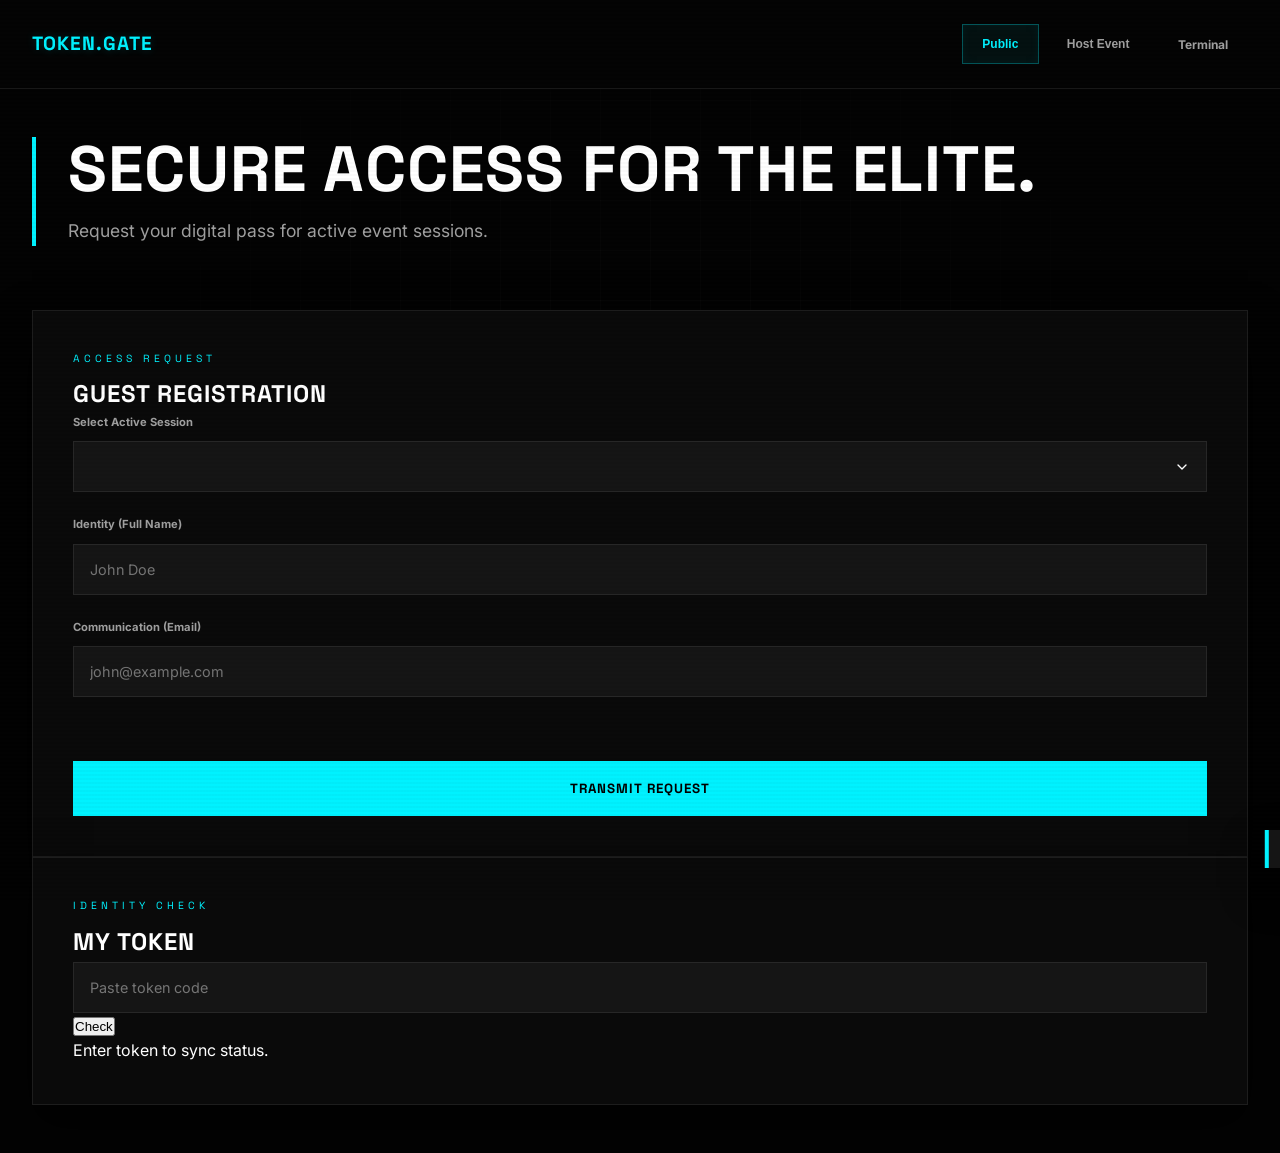
==== index.html @ 90fc1f90 "ui: implement industrial dark mode interface and terminal layouts" ====
<!DOCTYPE html>
<html lang="en">
<head>
  <meta charset="UTF-8">
  <meta name="viewport" content="width=device-width, initial-scale=1.0">
  <title>TOKEN.GATE | Industrial Party Access</title>
  <link rel="preconnect" href="https://fonts.googleapis.com">
  <link rel="preconnect" href="https://fonts.gstatic.com" crossorigin>
  <link href="https://fonts.googleapis.com/css2?family=Inter:wght@300;400;600;800&family=Space+Grotesk:wght@300;500;700&display=swap" rel="stylesheet">
  <link rel="stylesheet" href="/static/app.css">
</head>
<body class="dark-mode">
  <!-- TERMINAL BOOT LOADER -->
  <div id="bootLoader" class="boot-loader">
    <div class="boot-content">
      <div class="loader"></div>
      <p class="terminal-text">SYNCING SYSTEM PROTOCOLS...</p>
    </div>
  </div>

  <div class="grid-overlay"></div>
  
  <nav class="nav-bar">
    <div class="logo">
      <span class="glitch" data-text="TOKEN.GATE">TOKEN.GATE</span>
    </div>
    <div class="nav-actions">
      <button id="viewSwitchUser" class="nav-btn active">Public</button>
      <button id="viewSwitchHost" class="nav-btn">Host Event</button>
      <a href="/admin" class="nav-btn" style="text-decoration: none;">Terminal</a>
    </div>
  </nav>

  <div class="container">
    <!-- PUBLIC USER SECTION -->
    <section id="userSection" class="view-section active">
      <header class="view-header">
        <h1 class="reveal-text">Secure access for the elite.</h1>
        <p class="fade-in">Request your digital pass for active event sessions.</p>
      </header>

      <div class="card-grid">
        <article class="panel main-panel fade-up">
          <div class="panel-header">
            <span class="kicker">Access Request</span>
            <h2>Guest Registration</h2>
          </div>
          <form id="requestForm" class="industrial-form">
            <div class="form-group">
              <label for="reqEvent">Select Active Session</label>
              <select id="reqEvent" name="event_id" required>
                <option value="" disabled selected>Loading sessions...</option>
              </select>
            </div>
            <div class="form-group">
              <label for="reqName">Identity (Full Name)</label>
              <input type="text" id="reqName" name="name" placeholder="John Doe" required>
            </div>
            <div class="form-group">
              <label for="reqEmail">Communication (Email)</label>
              <input type="email" id="reqEmail" name="email" placeholder="john@example.com" required>
            </div>
            <div id="dynamicFieldsContainer" class="industrial-form" style="gap:1rem; margin-bottom:1rem;">
              <!-- Dynamically populated based on event selection -->
            </div>
            <button type="submit" class="btn-primary">
              <span class="btn-text">Transmit Request</span>
              <div class="loader hidden"></div>
            </button>
          </form>
        </article>

        <aside class="panel side-panel fade-up" style="animation-delay: 0.2s;">
          <div class="panel-header">
            <span class="kicker">Identity Check</span>
            <h2>My Token</h2>
          </div>
          <div class="status-search">
            <input type="text" id="statusToken" placeholder="Paste token code">
            <button id="checkStatusBtn" class="btn-secondary">Check</button>
          </div>
          <div id="statusResult" class="status-card empty">
            <p>Enter token to sync status.</p>
          </div>
        </aside>
      </div>
    </section>

    <!-- HOST REGISTRATION SECTION -->
    <section id="hostSection" class="view-section">
      <div class="view-header">
        <span class="kicker">Session Management</span>
        <h1>Establish.</h1>
        <p>Register as a Session Manager to authorize and monitor identity transmissions.</p>
      </div>

      <div class="panel max-width-panel fade-up" style="max-width: 600px; margin: 0 auto;">
        <div class="panel-header">
          <span class="kicker">Protocol Setup</span>
          <h2>Initialize Event</h2>
        </div>
        <form id="hostForm" class="industrial-form">
          <div class="form-group">
            <label for="hostName">Manager Identity</label>
            <input type="text" id="hostName" name="manager_name" placeholder="Full Legal Identity" required>
          </div>
          <div class="form-group">
            <label for="hostEmail">Notification Channel (Email)</label>
            <input type="email" id="hostEmail" name="email" placeholder="manager@access.gate" required>
          </div>
          <div class="form-group">
            <label for="hostEventName">Session Name</label>
            <input type="text" id="hostEventName" name="event_name" placeholder="E.g. Neon Horizon, Private Gala" required>
          </div>
          <div class="form-group">
            <label for="hostPass">Security Key</label>
            <input type="password" id="hostPass" name="password" placeholder="Terminal Access Password" required>
          </div>
          
          <div class="form-group" style="margin-top:1rem; border-top:1px solid var(--border); padding-top:1rem;">
            <label>Registration Form Customization</label>
            <p class="dim-text" style="font-size:0.7rem; margin-bottom:1rem;">Add extra fields like Gender, Meal Preference, or Student/Teacher status.</p>
            <div id="fieldBuilderList" style="display:flex; flex-direction:column; gap:0.8rem;">
              <!-- Field rows will go here -->
            </div>
            <button type="button" id="addFieldBtn" class="btn-outline" style="margin-top:1rem; width:100%; border-style:dashed;">+ ADD CUSTOM FIELD</button>
          </div>

          <button type="submit" class="btn-primary" style="margin-top:1rem;">
            <span>START SESSION</span>
            <div class="loader hidden"></div>
          </button>
        </form>
      </div>
    </section>

    <!-- SUCCESS MODAL -->
    <dialog id="successModal" class="modal industrial-modal">
        <!-- Content same as before -->
        <div class="modal-content success-content">
            <div class="modal-header">
                <span class="kicker">Session Encrypted</span>
                <h2>Registration Complete</h2>
            </div>
            <div class="success-body">
                <p>Your event session has been established. Record your credentials immediately.</p>
                <div class="data-reveal">
                    <label>EVENT ID</label>
                    <div class="id-container">
                        <code id="displayEventId">EVT-XXXX-XXXX</code>
                        <button id="copyEventId" class="btn-icon">
                            <svg viewBox="0 0 24 24" width="20" height="20"><path fill="currentColor" d="M16 1H4c-1.1 0-2 .9-2 2v14h2V3h12V1zm3 4H8c-1.1 0-2 .9-2 2v14c0 1.1.9 2 2 2h11c1.1 0 2-.9 2-2V7c0-1.1-.9-2-2-2zm0 16H8V7h11v14z"/></svg>
                        </button>
                    </div>
                </div>
                <p class="warning-text">Failure to record this ID will result in loss of terminal access.</p>
            </div>
            <div class="modal-actions">
                <button id="closeSuccessBtn" class="btn-primary">Go to Terminal</button>
            </div>
        </div>
    </dialog>

  <!-- QR MODAL -->
  <dialog id="qrDialog" class="modal industrial-modal">
    <div class="modal-content">
      <button class="close-modal">&times;</button>
      <div class="modal-header">
        <span class="kicker">Pass Verification</span>
        <h2 id="modalName">IDENTITY</h2>
      </div>
      <div class="qr-display">
        <div class="qr-frame">
          <img id="modalQr" src="" alt="QR Code">
        </div>
        <div class="token-info">
          <code id="modalToken">TOKEN-ID</code>
          <p id="modalExpiry" class="dim-text">Valid Until: --/--</p>
        </div>
      </div>
      <div class="modal-actions">
        <button id="copyTokenBtn" class="btn-secondary">Copy ID</button>
        <a id="downloadQrBtn" href="" download="token_gate_pass.png" class="btn-primary">Download PNG</a>
      </div>
    </div>
  </dialog>

  <!-- CONFIRMATION MODAL -->
  <dialog id="confirmModal" class="modal industrial-modal">
    <div class="modal-content success-content" style="border-color: var(--secondary); max-width: 500px;">
      <div class="modal-header">
        <span class="kicker" style="color: var(--secondary);">Security Override</span>
        <h2 id="confirmTitle">Confirm Action</h2>
      </div>
      <div class="modal-body" style="margin: 1.5rem 0;">
        <p id="confirmMessage" class="terminal-text" style="font-size: 0.9rem; line-height: 1.4; color: var(--text-dim);"></p>
      </div>
      <div class="modal-actions" style="display: grid; grid-template-columns: 1fr 1fr; gap: 1rem;">
        <button id="confirmCancelBtn" class="btn-outline">Abort</button>
        <button id="confirmProceedBtn" class="btn-primary" style="background: var(--secondary); color: white;">Proceed</button>
      </div>
    </div>
  </dialog>

  <div id="toast" class="toast"></div>

  <div class="noise-overlay"></div>

  <script src="/static/app.js"></script>
</body>
</html>
---- static/app.css ----
/* --- BOOT LOADER --- */
.boot-loader {
  position: fixed;
  top: 0;
  left: 0;
  width: 100%;
  height: 100%;
  background: #050505;
  z-index: 9999;
  display: flex;
  justify-content: center;
  align-items: center;
  transition: opacity 0.8s ease, visibility 0.8s;
}

.boot-loader.hidden {
  opacity: 0;
  visibility: hidden;
}

.boot-content {
  text-align: center;
  animation: pulse 2s infinite;
}

.boot-content .loader {
  margin: 0 auto 2rem;
  width: 60px;
  height: 60px;
  border: 4px solid var(--accent-dim);
  border-top-color: var(--accent);
}

@keyframes pulse {
    0%, 100% { opacity: 0.8; }
    50% { opacity: 1; }
}

:root {
  --bg: #030303;
  --surface: #0a0a0a;
  --surface-light: #151515;
  --accent: #00f2ff;
  --accent-dim: rgba(0, 242, 255, 0.2);
  --secondary: #ff0055;
  --success: #00ff88;
  --warning: #ffcc00;
  --text: #ffffff;
  --text-dim: #a0a0a0;
  --border: rgba(255, 255, 255, 0.08);
  --border-accent: rgba(0, 242, 255, 0.3);
  --shadow-neon: 0 0 15px rgba(0, 242, 255, 0.2);
  --shadow-deep: 0 20px 40px rgba(0, 0, 0, 0.8);
  --radius: 0px; /* Industrial sharp edges */
}

* {
  margin: 0;
  padding: 0;
  box-sizing: border-box;
  -webkit-font-smoothing: antialiased;
}

body {
  font-family: 'Inter', sans-serif;
  background-color: var(--bg);
  color: var(--text);
  overflow-x: hidden;
  line-height: 1.6;
  min-height: 100vh;
}

h1, h2, h3, .kicker, .logo, .btn-primary, .terminal-text {
  font-family: 'Space Grotesk', sans-serif;
  text-transform: uppercase;
  letter-spacing: 1px;
}

/* --- DECORATIVE LAYERS --- */

.grid-overlay {
  position: fixed;
  inset: 0;
  background-image: 
    linear-gradient(var(--border) 1px, transparent 1px),
    linear-gradient(90deg, var(--border) 1px, transparent 1px);
  background-size: 50px 50px;
  mask-image: radial-gradient(circle at 50% 50%, black, transparent 90%);
  z-index: -1;
  opacity: 0.3;
}

.noise-overlay {
  position: fixed;
  inset: 0;
  background: url('https://grainy-gradients.vercel.app/noise.svg');
  opacity: 0.05;
  pointer-events: none;
  z-index: 9998;
}

body::after {
  content: " ";
  display: block;
  position: fixed;
  inset: 0;
  background: linear-gradient(rgba(18, 16, 16, 0) 50%, rgba(0, 0, 0, 0.1) 50%), linear-gradient(90deg, rgba(255, 0, 0, 0.02), rgba(0, 255, 0, 0.01), rgba(0, 0, 255, 0.02));
  z-index: 9999;
  background-size: 100% 4px, 3px 100%;
  pointer-events: none;
  opacity: 0.2;
}

/* --- NAV BAR --- */

.nav-bar {
  display: flex;
  justify-content: space-between;
  align-items: center;
  padding: 1.5rem 2rem;
  background: rgba(5, 5, 5, 0.8);
  backdrop-filter: blur(15px);
  border-bottom: 1px solid var(--border);
  position: sticky;
  top: 0;
  z-index: 1000;
}

.logo {
  font-size: 1.2rem;
  font-weight: 900;
  color: var(--accent);
  text-shadow: 0 0 10px var(--accent-dim);
}

.nav-actions {
  display: flex;
  gap: 0.5rem;
}

.nav-btn {
  background: transparent;
  border: 1px solid transparent;
  color: var(--text-dim);
  font-weight: 700;
  cursor: pointer;
  padding: 0.6rem 1.2rem;
  transition: all 0.4s cubic-bezier(0.165, 0.84, 0.44, 1);
  font-size: 0.75rem;
}

.nav-btn.active {
  color: var(--accent);
  background: rgba(0, 242, 255, 0.05);
  border-color: var(--border-accent);
  box-shadow: inset 0 0 10px rgba(0, 242, 255, 0.05);
}

.nav-btn:hover:not(.active) {
  color: var(--text);
  background: rgba(255, 255, 255, 0.03);
}

/* --- LAYOUT --- */

.container {
  max-width: 1400px;
  margin: 0 auto;
  padding: 3rem 2rem;
}

.view-section {
  display: none;
  opacity: 0;
  transform: translateY(20px);
  transition: opacity 0.6s ease, transform 0.6s ease;
}

.view-section.active {
  display: block;
  opacity: 1;
  transform: translateY(0);
}

/* Fallback for No-JS or Load Race */
.view-section:first-of-type:not(.active) {
    /* If no section is active, show the first one but dimmed */
}

/* --- COMPONENTS --- */

.view-header {
  text-align: left;
  margin-bottom: 4rem;
  border-left: 4px solid var(--accent);
  padding-left: 2rem;
}

.view-header h1 {
  font-size: clamp(2rem, 5vw, 4rem);
  font-weight: 900;
  line-height: 1;
  margin-bottom: 1rem;
}

.view-header p {
  color: var(--text-dim);
  font-size: 1.1rem;
  max-width: 600px;
}

.panel {
  background: var(--surface);
  border: 1px solid var(--border);
  padding: 2.5rem;
  position: relative;
  transition: all 0.4s ease;
  box-shadow: var(--shadow-deep);
}

.panel:hover {
  border-color: var(--border-accent);
  box-shadow: var(--shadow-neon), var(--shadow-deep);
}

.panel::before {
  content: "";
  position: absolute;
  top: -1px;
  left: -1px;
  width: 20px;
  height: 20px;
  border-top: 2px solid var(--accent);
  border-left: 2px solid var(--accent);
  opacity: 0;
  transition: 0.3s;
}

.panel:hover::before {
  opacity: 1;
}

.kicker {
  font-size: 0.65rem;
  color: var(--accent);
  margin-bottom: 0.5rem;
  display: block;
  letter-spacing: 4px;
}

/* --- FORMS & INPUTS --- */

.industrial-form {
  display: flex;
  flex-direction: column;
  gap: 1.5rem;
}

.form-group {
  display: flex;
  flex-direction: column;
  gap: 0.6rem;
}

.form-group label {
  font-size: 0.7rem;
  color: var(--text-dim);
  font-weight: 700;
}

input, select, textarea {
  background: rgba(0, 0, 0, 0.6);
  border: 1px solid var(--border);
  color: #fff;
  padding: 1rem;
  font-family: inherit;
  font-size: 0.9rem;
  transition: all 0.3s cubic-bezier(0.4, 0, 0.2, 1);
}

/* DROPDOWN FIX */
select {
  appearance: none;
  background-image: url("data:image/svg+xml,%3Csvg xmlns='http://www.w3.org/2000/svg' fill='none' viewBox='0 0 24 24' stroke='%2300f2ff'%3E%3Cpath stroke-linecap='round' stroke-linejoin='round' stroke-width='2' d='M19 9l-7 7-7-7'%3E%3C/path%3E%3C/svg%3E");
  background-repeat: no-repeat;
  background-position: right 1rem center;
  background-size: 1rem;
  padding-right: 3rem;
}

select option {
  background-color: #111 !important;
  color: #fff !important;
  padding: 1rem;
}

input:focus, select:focus {
  outline: none;
  border-color: var(--accent);
  background: rgba(0, 242, 255, 0.05);
  box-shadow: 0 0 15px rgba(0, 242, 255, 0.1);
}

.btn-primary {
  background: var(--accent);
  color: #000;
  border: none;
  padding: 1.2rem;
  font-weight: 900;
  cursor: pointer;
  transition: all 0.3s cubic-bezier(0.19, 1, 0.22, 1);
  display: flex;
  align-items: center;
  justify-content: center;
  gap: 1rem;
  position: relative;
  overflow: hidden;
}

.btn-primary:hover {
  background: #fff;
  transform: translateY(-2px);
  box-shadow: 0 0 20px rgba(0, 242, 255, 0.4);
}

.btn-primary:active {
  transform: translateY(0);
}

.btn-primary::after {
  content: "";
  position: absolute;
  top: 0;
  left: -100%;
  width: 100%;
  height: 100%;
  background: linear-gradient(90deg, transparent, rgba(255,255,255,0.4), transparent);
  transition: 0.5s;
}

.btn-primary:hover::after {
  left: 100%;
}

.btn-outline {
  background: transparent;
  border: 1px solid var(--border);
  color: var(--text-dim);
  padding: 0.8rem 1.5rem;
  cursor: pointer;
  transition: 0.3s;
  font-weight: 700;
  font-size: 0.75rem;
}

.btn-outline:hover {
  border-color: var(--secondary);
  color: var(--secondary);
  background: rgba(255, 0, 85, 0.05);
}

/* --- DASHBOARD GRID --- */
.dashboard-grid {
  display: flex;
  flex-wrap: wrap;
  gap: 2rem;
  align-items: start;
}

.list-panel {
  flex: 1;
  min-width: 350px;
}

.control-panel {
  width: 400px;
}

@media (max-width: 1100px) {
  .control-panel {
    width: 100%;
  }
}

.dashboard-header {
  display: flex;
  flex-wrap: wrap;
  justify-content: space-between;
  align-items: center;
  gap: 1rem;
  margin-bottom: 2rem;
  padding: 1.5rem;
  background: rgba(255,255,255,0.02);
  border: 1px solid var(--border);
}

/* --- REQUEST LIST --- */
.request-list {
  display: flex;
  flex-direction: column;
  gap: 1rem;
  max-height: 70vh;
  overflow-y: auto;
  padding-right: 1rem;
  scrollbar-width: thin;
}

.request-item {
  background: var(--surface-light);
  border: 1px solid var(--border);
  padding: 1.5rem;
  display: flex;
  flex-wrap: wrap; /* Ensure content wraps on small screens */
  justify-content: space-between;
  align-items: center;
  gap: 1.5rem;
  animation: slideIn 0.4s ease forwards;
  min-height: 100px; /* Prevent collapse */
}

.request-info {
    flex: 1;
    min-width: 200px;
}

.request-actions {
  display: flex;
  gap: 0.8rem;
  flex-wrap: wrap;
}

.status-badge {
  padding: 4px 10px;
  font-size: 0.6rem;
  font-weight: 900;
  border: 1px solid currentColor;
}

.status-pending { color: #ffcc00; background: rgba(255, 204, 0, 0.05); }
.status-approved { color: #00ff88; background: rgba(0, 255, 136, 0.05); }
.status-rejected { color: #ff0055; background: rgba(255, 0, 85, 0.05); }

/* --- INPUTS & DROPDOWNS --- */
select, input {
  background: var(--surface-light);
  color: #fff;
  border: 1px solid var(--border);
  padding: 1rem;
  width: 100%;
  font-family: inherit;
  transition: 0.3s;
}

select:focus, input:focus {
  outline: none;
  border-color: var(--accent);
  background: #000;
}

select {
  cursor: pointer;
  appearance: none;
  background-image: url("data:image/svg+xml,%3Csvg xmlns='http://www.w3.org/2000/svg' width='24' height='24' viewBox='0 0 24 24' fill='none' stroke='white' stroke-width='2' stroke-linecap='round' stroke-linejoin='round'%3E%3Cpolyline points='6 9 12 15 18 9'%3E%3C/polyline%3E%3C/svg%3E");
  background-repeat: no-repeat;
  background-position: right 1rem center;
  background-size: 1rem;
}

select option {
  background: #111;
  color: #fff;
}

.scanner-box {
  background: #000;
  border: 1px solid var(--border);
  height: 250px;
  position: relative;
  overflow: hidden;
  margin-bottom: 2rem;
  display: flex;
  flex-direction: column;
  justify-content: center;
  align-items: center;
}

.scan-line {
  position: absolute;
  top: 0;
  width: 100%;
  height: 2px;
  background: var(--accent);
  box-shadow: 0 0 15px var(--accent);
  animation: scanMove 4s linear infinite;
  z-index: 2;
}

.scan-target {
  width: 120px;
  height: 120px;
  position: relative;
  opacity: 0.5;
}

.corner {
  position: absolute;
  width: 20px;
  height: 20px;
  border: 2px solid var(--accent);
}

.tl { top: 0; left: 0; border-right: 0; border-bottom: 0; }
.tr { top: 0; right: 0; border-left: 0; border-bottom: 0; }
.bl { bottom: 0; left: 0; border-right: 0; border-top: 0; }
.br { bottom: 0; right: 0; border-left: 0; border-top: 0; }

.scanner-text {
  margin-top: 1.5rem;
  font-size: 0.6rem;
  color: var(--accent);
  letter-spacing: 2px;
}

/* --- MODALS --- */

.modal {
  background: transparent;
  border: none;
  padding: 0;
  margin: auto;
}

.modal::backdrop {
  background: rgba(0, 0, 0, 0.9);
  backdrop-filter: blur(10px);
}

.modal-content {
  background: var(--surface);
  border: 1px solid var(--border-accent);
  padding: 3rem;
  width: min(600px, 95vw);
  position: relative;
  box-shadow: 0 0 50px rgba(0, 0, 0, 1);
}

.success-content {
  border-color: var(--accent);
  background: linear-gradient(180deg, #050505 0%, #000 100%);
  box-shadow: 0 0 50px rgba(0, 242, 255, 0.1);
}

.success-content h2 {
    color: #fff;
    text-transform: uppercase;
    letter-spacing: 2px;
    margin-top: 0.5rem;
    font-size: 1.8rem;
}

.success-body p {
    color: rgba(255, 255, 255, 0.7);
    font-size: 0.9rem;
    line-height: 1.6;
    margin-top: 1rem;
}

.data-reveal {
  background: rgba(0, 242, 255, 0.03);
  padding: 2rem;
  margin: 2rem 0;
  border: 1px solid rgba(0, 242, 255, 0.2);
  position: relative;
  overflow: hidden;
  box-shadow: inset 0 0 20px rgba(0, 242, 255, 0.05);
}

.data-reveal label {
    display: block;
    font-size: 0.6rem;
    color: var(--accent);
    letter-spacing: 2px;
    margin-bottom: 1rem;
    font-weight: 800;
    opacity: 0.8;
}

.data-reveal::before {
    content: "AUTHORIZED_IDENTITY";
    position: absolute;
    top: 0.8rem;
    right: 1rem;
    font-size: 0.5rem;
    color: var(--accent);
    opacity: 0.4;
    font-weight: 900;
}

.id-container {
  display: flex;
  justify-content: space-between;
  align-items: center;
  gap: 1.5rem;
}

.id-container code {
  font-size: clamp(1rem, 4vw, 1.4rem);
  color: var(--accent);
  font-weight: 900;
  letter-spacing: 1.5px;
  text-shadow: 0 0 15px rgba(0, 242, 255, 0.4);
  flex: 1;
  word-break: break-all;
  font-family: 'Space Grotesk', sans-serif;
}

.warning-text {
  color: #ff3e3e;
  font-size: 0.75rem;
  font-weight: 800;
  text-align: center;
  text-transform: uppercase;
  letter-spacing: 1px;
}

/* --- TOAST --- */

.toast {
  position: fixed;
  bottom: 2rem;
  right: 2rem;
  background: var(--surface-light);
  border-left: 4px solid var(--accent);
  padding: 1.2rem 2.5rem;
  box-shadow: var(--shadow-deep);
  transform: translateX(120%);
  transition: 0.5s cubic-bezier(0.19, 1, 0.22, 1);
  z-index: 10000;
  font-weight: 700;
  font-size: 0.9rem;
}

.toast.show {
  transform: translateX(0);
}

/* --- ANIMATIONS --- */

@keyframes scanMove {
  0% { top: 0; }
  50% { top: 100%; }
  100% { top: 0; }
}

@keyframes slideIn {
  from { opacity: 0; transform: translateX(-20px); }
  to { opacity: 1; transform: translateX(0); }
}

@keyframes pulseGlow {
  0% { box-shadow: 0 0 5px var(--accent-dim); }
  50% { box-shadow: 0 0 20px var(--accent-dim); }
  100% { box-shadow: 0 0 5px var(--accent-dim); }
}

/* --- RESPONSIVENESS --- */

@media (max-width: 768px) {
  .nav-bar {
    padding: 1rem;
    flex-direction: column;
    gap: 1rem;
  }
  
  .container {
    padding: 1.5rem 1rem;
  }
  
  .view-header {
    margin-bottom: 2rem;
  }
  
  .panel {
    padding: 1.5rem;
  }
  
  .card-grid {
    grid-template-columns: 1fr;
  }
}

.loader {
  width: 18px;
  height: 18px;
  border: 2px solid rgba(0,0,0,0.1);
  border-top-color: #000;
  border-radius: 50%;
  animation: spin 0.6s linear infinite;
}

@keyframes spin {
  to { transform: rotate(360deg); }
}

.hidden { display: none !important; }
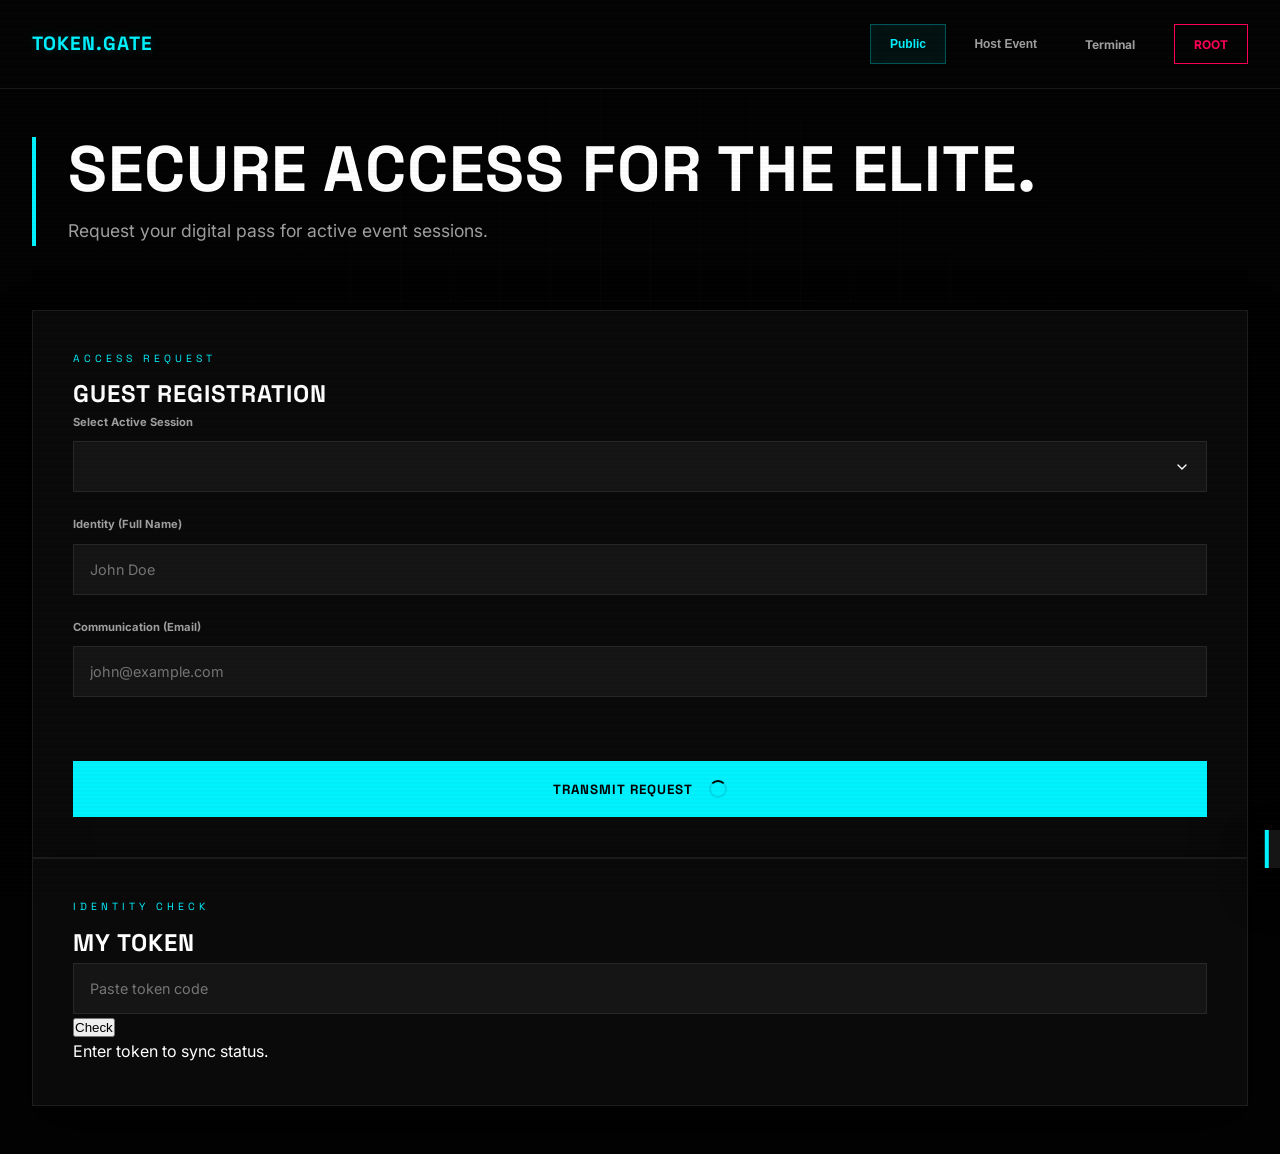
==== commit c10ac416: "refactor(ui): update landing page structure and routing" ====
--- a/index.html
+++ b/index.html
@@ -27,7 +27,8 @@
     <div class="nav-actions">
       <button id="viewSwitchUser" class="nav-btn active">Public</button>
       <button id="viewSwitchHost" class="nav-btn">Host Event</button>
-      <a href="/admin" class="nav-btn" style="text-decoration: none;">Terminal</a>
+      <a href="/hoster" class="nav-btn" style="text-decoration: none;">Terminal</a>
+      <a href="/superior" class="nav-btn" style="text-decoration: none; color: var(--secondary); border-color: var(--secondary); margin-left: 10px;">ROOT</a>
     </div>
   </nav>
 
--- a/static/app.css
+++ b/static/app.css
@@ -474,7 +474,8 @@
 .scanner-box {
   background: #000;
   border: 1px solid var(--border);
-  height: 250px;
+  min-height: 250px;
+  height: auto;
   position: relative;
   overflow: hidden;
   margin-bottom: 2rem;
@@ -702,4 +703,47 @@
   to { transform: rotate(360deg); }
 }
 
-.hidden { display: none !important; }
+/* --- QR SCANNER CUSTOM STYLES --- */
+#reader {
+    border: none !important;
+}
+
+#reader video {
+    width: 100% !important;
+    height: auto !important;
+    border-radius: 0px !important;
+}
+
+#reader__dashboard_section_csr button {
+    background: var(--surface-light) !important;
+    border: 1px solid var(--border) !important;
+    color: var(--accent) !important;
+    padding: 0.8rem 1.5rem !important;
+    font-family: 'Space Grotesk', sans-serif !important;
+    text-transform: uppercase !important;
+    font-size: 0.7rem !important;
+    letter-spacing: 1px !important;
+    cursor: pointer !important;
+    margin: 1rem 0 !important;
+    transition: 0.3s !important;
+}
+
+#reader__dashboard_section_csr button:hover {
+    background: var(--accent-dim) !important;
+    border-color: var(--accent) !important;
+}
+
+#reader__status_span {
+    color: var(--text-dim) !important;
+    font-size: 0.6rem !important;
+    font-family: monospace !important;
+}
+
+#reader__camera_selection {
+    background: #000 !important;
+    color: #fff !important;
+    border: 1px solid var(--border) !important;
+    padding: 0.5rem !important;
+    font-size: 0.7rem !important;
+    margin-bottom: 1rem !important;
+}
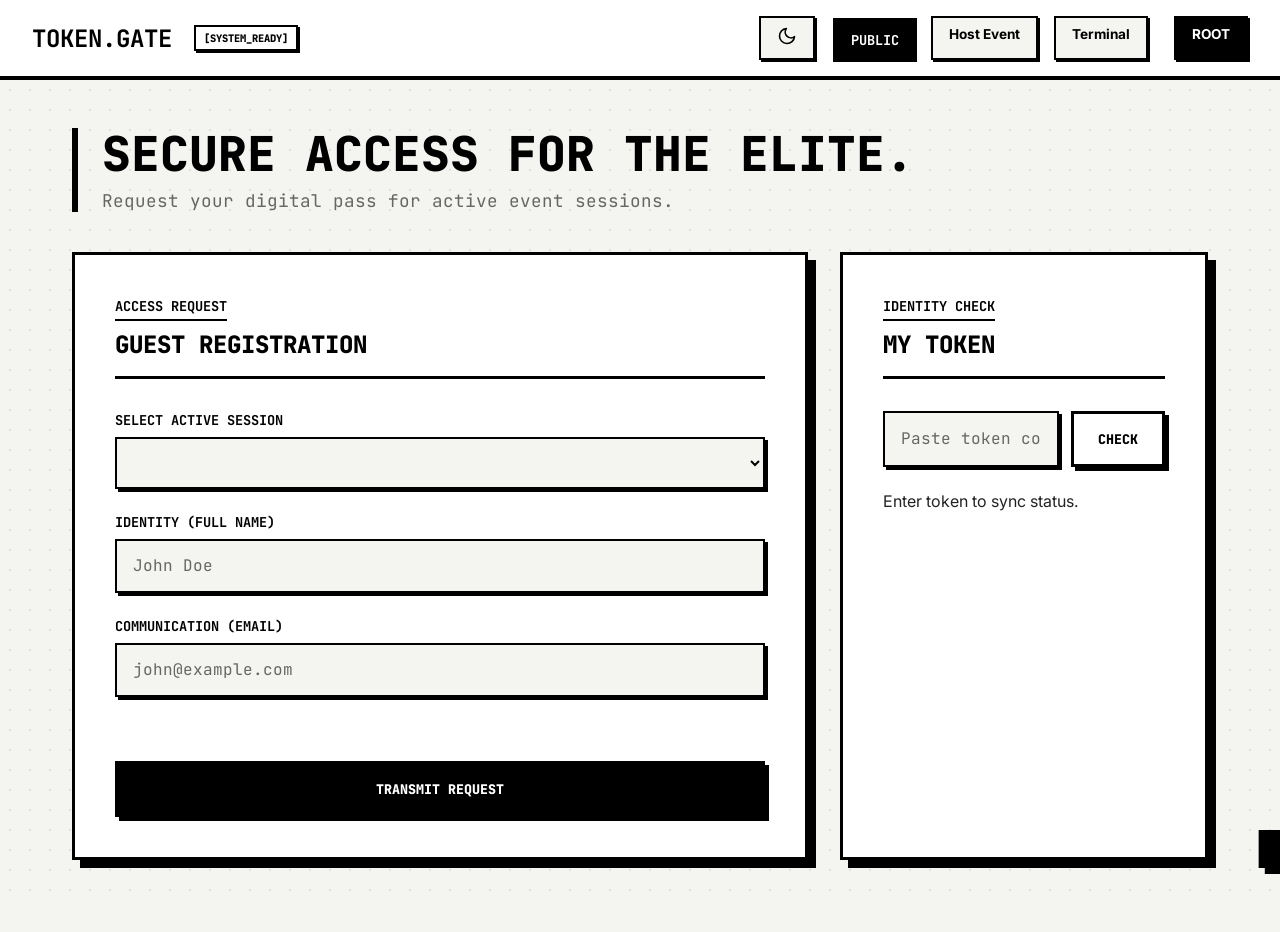
==== commit 4ef7d2aa: "feat: overhaul main guest interface to Paper 3D aesthetic" ====
--- a/index.html
+++ b/index.html
@@ -6,29 +6,50 @@
   <title>TOKEN.GATE | Industrial Party Access</title>
   <link rel="preconnect" href="https://fonts.googleapis.com">
   <link rel="preconnect" href="https://fonts.gstatic.com" crossorigin>
-  <link href="https://fonts.googleapis.com/css2?family=Inter:wght@300;400;600;800&family=Space+Grotesk:wght@300;500;700&display=swap" rel="stylesheet">
+  <link href="https://fonts.googleapis.com/css2?family=Inter:wght@400;600&family=JetBrains+Mono:wght@400;700&display=swap" rel="stylesheet">
   <link rel="stylesheet" href="/static/app.css">
+  <style>
+    /* Global robotic assembly loader */
+    .boot-loader {
+      position: fixed;
+      inset: 0;
+      background: rgba(6, 8, 11, 0.98);
+      display: flex;
+      flex-direction: column;
+      justify-content: center;
+      align-items: center;
+      z-index: 100000;
+      transition: opacity 0.5s ease, visibility 0.5s;
+      backdrop-filter: blur(10px);
+    }
+
+    .boot-loader.hidden {
+      opacity: 0;
+      visibility: hidden;
+      pointer-events: none;
+    }
+  </style>
 </head>
-<body class="dark-mode">
-  <!-- TERMINAL BOOT LOADER -->
+<body class="light-mode theme-guest">
   <div id="bootLoader" class="boot-loader">
     <div class="boot-content">
-      <div class="loader"></div>
-      <p class="terminal-text">SYNCING SYSTEM PROTOCOLS...</p>
+      <p class="terminal-text">INITIALIZING GUEST INTERFACE<span class="typewriter-cursor"></span></p>
     </div>
   </div>
 
-  <div class="grid-overlay"></div>
+
   
   <nav class="nav-bar">
     <div class="logo">
-      <span class="glitch" data-text="TOKEN.GATE">TOKEN.GATE</span>
+      <span class="logo-text">TOKEN.GATE</span>
+      <span class="tech-label" style="margin-left: 10px;">[SYSTEM_READY]</span>
     </div>
     <div class="nav-actions">
+      <button id="themeToggle" class="nav-btn" title="Toggle Theme"></button>
       <button id="viewSwitchUser" class="nav-btn active">Public</button>
-      <button id="viewSwitchHost" class="nav-btn">Host Event</button>
+      <a href="/host-registration" class="nav-btn">Host Event</a>
       <a href="/hoster" class="nav-btn" style="text-decoration: none;">Terminal</a>
-      <a href="/superior" class="nav-btn" style="text-decoration: none; color: var(--secondary); border-color: var(--secondary); margin-left: 10px;">ROOT</a>
+      <a href="/superior" class="nav-btn root-text" style="margin-left: 10px;">ROOT</a>
     </div>
   </nav>
 
@@ -87,53 +108,7 @@
       </div>
     </section>
 
-    <!-- HOST REGISTRATION SECTION -->
-    <section id="hostSection" class="view-section">
-      <div class="view-header">
-        <span class="kicker">Session Management</span>
-        <h1>Establish.</h1>
-        <p>Register as a Session Manager to authorize and monitor identity transmissions.</p>
-      </div>
 
-      <div class="panel max-width-panel fade-up" style="max-width: 600px; margin: 0 auto;">
-        <div class="panel-header">
-          <span class="kicker">Protocol Setup</span>
-          <h2>Initialize Event</h2>
-        </div>
-        <form id="hostForm" class="industrial-form">
-          <div class="form-group">
-            <label for="hostName">Manager Identity</label>
-            <input type="text" id="hostName" name="manager_name" placeholder="Full Legal Identity" required>
-          </div>
-          <div class="form-group">
-            <label for="hostEmail">Notification Channel (Email)</label>
-            <input type="email" id="hostEmail" name="email" placeholder="manager@access.gate" required>
-          </div>
-          <div class="form-group">
-            <label for="hostEventName">Session Name</label>
-            <input type="text" id="hostEventName" name="event_name" placeholder="E.g. Neon Horizon, Private Gala" required>
-          </div>
-          <div class="form-group">
-            <label for="hostPass">Security Key</label>
-            <input type="password" id="hostPass" name="password" placeholder="Terminal Access Password" required>
-          </div>
-          
-          <div class="form-group" style="margin-top:1rem; border-top:1px solid var(--border); padding-top:1rem;">
-            <label>Registration Form Customization</label>
-            <p class="dim-text" style="font-size:0.7rem; margin-bottom:1rem;">Add extra fields like Gender, Meal Preference, or Student/Teacher status.</p>
-            <div id="fieldBuilderList" style="display:flex; flex-direction:column; gap:0.8rem;">
-              <!-- Field rows will go here -->
-            </div>
-            <button type="button" id="addFieldBtn" class="btn-outline" style="margin-top:1rem; width:100%; border-style:dashed;">+ ADD CUSTOM FIELD</button>
-          </div>
-
-          <button type="submit" class="btn-primary" style="margin-top:1rem;">
-            <span>START SESSION</span>
-            <div class="loader hidden"></div>
-          </button>
-        </form>
-      </div>
-    </section>
 
     <!-- SUCCESS MODAL -->
     <dialog id="successModal" class="modal industrial-modal">
@@ -162,25 +137,24 @@
         </div>
     </dialog>
 
-  <!-- QR MODAL -->
   <dialog id="qrDialog" class="modal industrial-modal">
-    <div class="modal-content">
+    <div class="modal-content" style="border-color: var(--accent-active);">
       <button class="close-modal">&times;</button>
       <div class="modal-header">
-        <span class="kicker">Pass Verification</span>
-        <h2 id="modalName">IDENTITY</h2>
+        <span class="kicker">Security Credential</span>
+        <h2 id="modalName">IDENTITY_LOCKED</h2>
       </div>
-      <div class="qr-display">
-        <div class="qr-frame">
-          <img id="modalQr" src="" alt="QR Code">
+      <div class="modal-body" style="display: flex; flex-direction: column; align-items: center; gap: 2rem; margin: 2rem 0;">
+        <div class="qr-frame" style="background: white; padding: 1.5rem; border: 4px double var(--accent-active);">
+          <img id="modalQr" src="" alt="QR Code" style="display: block; width: 220px; height: 220px;">
         </div>
-        <div class="token-info">
-          <code id="modalToken">TOKEN-ID</code>
-          <p id="modalExpiry" class="dim-text">Valid Until: --/--</p>
+        <div class="id-container" style="width: 100%; text-align: center;">
+          <code id="modalToken" style="font-size: 1.2rem; color: var(--accent-active);">TOKEN-ID</code>
+          <p id="modalExpiry" class="dim-text" style="font-size: 0.7rem; margin-top: 0.5rem;">Valid Until: --/--</p>
         </div>
       </div>
-      <div class="modal-actions">
-        <button id="copyTokenBtn" class="btn-secondary">Copy ID</button>
+      <div class="modal-actions" style="display: grid; grid-template-columns: 1fr 1fr; gap: 1rem;">
+        <button id="copyTokenBtn" class="btn-outline">Copy ID</button>
         <a id="downloadQrBtn" href="" download="token_gate_pass.png" class="btn-primary">Download PNG</a>
       </div>
     </div>
@@ -205,8 +179,7 @@
 
   <div id="toast" class="toast"></div>
 
-  <div class="noise-overlay"></div>
-
+  <script src="/static/theme.js"></script>
   <script src="/static/app.js"></script>
 </body>
 </html>
--- a/static/app.css
+++ b/static/app.css
@@ -1,57 +1,89 @@
-/* --- BOOT LOADER --- */
-.boot-loader {
-  position: fixed;
-  top: 0;
-  left: 0;
-  width: 100%;
-  height: 100%;
-  background: #050505;
-  z-index: 9999;
-  display: flex;
-  justify-content: center;
-  align-items: center;
-  transition: opacity 0.8s ease, visibility 0.8s;
-}
-
-.boot-loader.hidden {
-  opacity: 0;
-  visibility: hidden;
-}
-
-.boot-content {
-  text-align: center;
-  animation: pulse 2s infinite;
-}
-
-.boot-content .loader {
-  margin: 0 auto 2rem;
-  width: 60px;
-  height: 60px;
-  border: 4px solid var(--accent-dim);
-  border-top-color: var(--accent);
-}
-
-@keyframes pulse {
-    0%, 100% { opacity: 0.8; }
-    50% { opacity: 1; }
-}
+@import url('https://fonts.googleapis.com/css2?family=Inter:wght@400;500;600&family=JetBrains+Mono:wght@400;700&display=swap');
 
 :root {
-  --bg: #030303;
-  --surface: #0a0a0a;
-  --surface-light: #151515;
-  --accent: #00f2ff;
-  --accent-dim: rgba(0, 242, 255, 0.2);
-  --secondary: #ff0055;
-  --success: #00ff88;
-  --warning: #ffcc00;
-  --text: #ffffff;
-  --text-dim: #a0a0a0;
-  --border: rgba(255, 255, 255, 0.08);
-  --border-accent: rgba(0, 242, 255, 0.3);
-  --shadow-neon: 0 0 15px rgba(0, 242, 255, 0.2);
-  --shadow-deep: 0 20px 40px rgba(0, 0, 0, 0.8);
-  --radius: 0px; /* Industrial sharp edges */
+  /* Paper 3D Palette */
+  --accent-primary: #000000; 
+  --accent-host: #000000;    
+  --accent-root: #000000;    
+  --secondary: #000000; 
+  --accent-active: #000000;
+  
+  --bg-base: #f4f4f0; /* Paper white */
+  --bg-surface: #ffffff;
+  --bg-surface-elevated: #eeeeee;
+  --text-main: #222222;
+  --text-bright: #000000;
+  --text-dim: #666666;
+  --border: #000000;
+  --border-bright: #000000;
+  
+  /* Status Colors */
+  --status-approved: #118833;
+  --status-pending: #dd8800;
+  --status-rejected: #dd2222;
+  --status-purge: #dd2222;
+
+  --radius: 0px; /* Sharp corners for paper aesthetic */
+  --panel-3d: 8px 8px 0px var(--border);
+  --button-3d: 4px 4px 0px var(--border);
+}
+
+/* Root terminal theme protocol */
+.theme-root {
+  --bg-base: #f0f0eb; /* Slightly different paper for root */
+  --bg-surface: #ffffff;
+  --bg-surface-elevated: #e8e8e3;
+  --text-main: #111111;
+  --text-bright: #000000;
+  --text-dim: #555555;
+  --border: #000000;
+  --border-bright: #000000;
+  
+  --accent-primary: #000000; 
+  --accent-active: #ff0044; /* Root gets a red active color */
+  
+  --status-approved: #00aa44;
+  --status-pending: #aa7700;
+  --status-rejected: #cc0000;
+  
+  --panel-3d: 10px 10px 0px var(--border);
+  --button-3d: 5px 5px 0px var(--border);
+}
+
+.dark-mode.theme-root {
+  --bg-base: #000000;
+  --bg-surface: #0a0a0a;
+  --bg-surface-elevated: #151515;
+  --text-main: #bbbbbb;
+  --text-bright: #ffffff;
+  --text-dim: #777777;
+  --border: #ffffff;
+  --border-bright: #ffffff;
+  
+  --accent-primary: #ffffff;
+  --accent-active: #ff3366;
+  
+  --status-approved: #33ff77;
+  --status-pending: #ffcc00;
+  --status-rejected: #ff5555;
+  
+  --panel-3d: 10px 10px 0px rgba(255, 255, 255, 0.95);
+  --button-3d: 5px 5px 0px rgba(255, 255, 255, 0.95);
+}
+
+.dark-mode:not(.theme-root) {
+  --bg-base: #0a0a0a;
+  --bg-surface: #151515;
+  --bg-surface-elevated: #1e1e1e;
+  --text-main: #cccccc;
+  --text-bright: #ffffff;
+  --text-dim: #777777;
+  --border: #ffffff;
+  --panel-3d: 8px 8px 0px rgba(255, 255, 255, 0.9);
+  --button-3d: 4px 4px 0px rgba(255, 255, 255, 0.9);
+  --status-approved: #33ff77;
+  --status-pending: #ffcc00;
+  --status-rejected: #ff5555;
 }
 
 * {
@@ -62,109 +94,179 @@
 }
 
 body {
+  background: var(--bg-base);
+  color: var(--text-main);
   font-family: 'Inter', sans-serif;
-  background-color: var(--bg);
-  color: var(--text);
-  overflow-x: hidden;
-  line-height: 1.6;
   min-height: 100vh;
 }
 
-h1, h2, h3, .kicker, .logo, .btn-primary, .terminal-text {
-  font-family: 'Space Grotesk', sans-serif;
-  text-transform: uppercase;
-  letter-spacing: 1px;
-}
-
-/* --- DECORATIVE LAYERS --- */
-
-.grid-overlay {
+/* Polka dot background pattern */
+body::before {
+  content: "";
   position: fixed;
   inset: 0;
-  background-image: 
-    linear-gradient(var(--border) 1px, transparent 1px),
-    linear-gradient(90deg, var(--border) 1px, transparent 1px);
-  background-size: 50px 50px;
-  mask-image: radial-gradient(circle at 50% 50%, black, transparent 90%);
+  background-image: radial-gradient(var(--text-dim) 1px, transparent 1px);
+  background-size: 20px 20px;
+  opacity: 0.15;
   z-index: -1;
-  opacity: 0.3;
-}
-
-.noise-overlay {
+  pointer-events: none;
+}
+
+/* Dark Mode Inversion */
+.dark-mode:not(.theme-root) {
+  --bg-base: #111111;
+  --bg-surface: #1a1a1a;
+  --bg-surface-elevated: #222222;
+  --text-main: #dddddd;
+  --text-bright: #ffffff;
+  --text-dim: #888888;
+  --border: #ffffff;
+  --panel-3d: 8px 8px 0px #ffffff;
+  --button-3d: 4px 4px 0px #ffffff;
+}
+
+/* Boot Loader */
+.boot-loader {
   position: fixed;
   inset: 0;
-  background: url('https://grainy-gradients.vercel.app/noise.svg');
-  opacity: 0.05;
+  background: var(--bg-base);
+  z-index: 9999;
+  display: flex;
+  flex-direction: column;
+  justify-content: center;
+  align-items: center;
+  transition: opacity 0.5s ease, visibility 0.5s;
+}
+
+.boot-loader.hidden {
+  opacity: 0;
+  visibility: hidden;
   pointer-events: none;
-  z-index: 9998;
-}
-
-body::after {
-  content: " ";
+}
+
+.typewriter-cursor {
+  display: inline-block;
+  width: 10px;
+  height: 1.2rem;
+  background: var(--text-bright);
+  animation: blink 1s step-end infinite;
+  vertical-align: bottom;
+  margin-left: 5px;
+}
+
+@keyframes blink {
+  0%, 100% { opacity: 1; }
+  50% { opacity: 0; }
+}
+
+.boot-content {
+  text-align: center;
+}
+
+/* Entry Animations */
+@keyframes fadeUp {
+  from { opacity: 0; transform: translateY(20px); }
+  to { opacity: 1; transform: translateY(0); }
+}
+
+.fade-up {
+  animation: fadeUp 0.6s cubic-bezier(0.4, 0, 0.2, 1) forwards;
+}
+
+@keyframes staggerEnter {
+  from { opacity: 0; transform: translateX(-20px); }
+  to { opacity: 1; transform: translateX(0); }
+}
+
+.stagger-enter {
+  opacity: 0;
+  animation: staggerEnter 0.5s cubic-bezier(0.4, 0, 0.2, 1) forwards;
+}
+
+/* Typography */
+h1, h2, h3, .logo, .kicker, button {
+  font-family: 'JetBrains Mono', monospace;
+  text-transform: uppercase;
+  color: var(--text-bright);
+  letter-spacing: 0px;
+}
+
+.kicker {
+  font-size: 0.85rem;
+  font-weight: 700;
+  color: var(--text-bright);
+  margin-bottom: 0.5rem;
   display: block;
-  position: fixed;
-  inset: 0;
-  background: linear-gradient(rgba(18, 16, 16, 0) 50%, rgba(0, 0, 0, 0.1) 50%), linear-gradient(90deg, rgba(255, 0, 0, 0.02), rgba(0, 255, 0, 0.01), rgba(0, 0, 255, 0.02));
-  z-index: 9999;
-  background-size: 100% 4px, 3px 100%;
-  pointer-events: none;
-  opacity: 0.2;
-}
-
-/* --- NAV BAR --- */
-
+  border-bottom: 2px solid var(--border);
+  padding-bottom: 0.25rem;
+  display: inline-block;
+}
+
+.terminal-text, code, .id-container code {
+  font-family: 'JetBrains Mono', monospace;
+  color: var(--text-bright);
+  font-weight: 700;
+}
+
+/* Navigation */
 .nav-bar {
   display: flex;
   justify-content: space-between;
   align-items: center;
-  padding: 1.5rem 2rem;
-  background: rgba(5, 5, 5, 0.8);
-  backdrop-filter: blur(15px);
-  border-bottom: 1px solid var(--border);
+  padding: 1rem 2rem;
+  background: var(--bg-surface);
+  border-bottom: 4px solid var(--border);
   position: sticky;
   top: 0;
   z-index: 1000;
 }
 
 .logo {
-  font-size: 1.2rem;
-  font-weight: 900;
-  color: var(--accent);
-  text-shadow: 0 0 10px var(--accent-dim);
+  font-size: 1.5rem;
+  display: flex;
+  align-items: center;
+  gap: 0.75rem;
+  font-weight: 700;
 }
 
 .nav-actions {
   display: flex;
-  gap: 0.5rem;
+  gap: 1rem;
 }
 
 .nav-btn {
-  background: transparent;
-  border: 1px solid transparent;
-  color: var(--text-dim);
+  background: var(--bg-base);
+  border: 2px solid var(--border);
+  color: var(--text-bright);
   font-weight: 700;
   cursor: pointer;
-  padding: 0.6rem 1.2rem;
-  transition: all 0.4s cubic-bezier(0.165, 0.84, 0.44, 1);
-  font-size: 0.75rem;
+  padding: 0.5rem 1rem;
+  transition: all 0.1s ease;
+  font-size: 0.85rem;
+  box-shadow: 2px 2px 0px var(--border);
+  text-decoration: none;
 }
 
 .nav-btn.active {
-  color: var(--accent);
-  background: rgba(0, 242, 255, 0.05);
-  border-color: var(--border-accent);
-  box-shadow: inset 0 0 10px rgba(0, 242, 255, 0.05);
+  background: var(--text-bright);
+  color: var(--bg-surface);
+  transform: translate(2px, 2px);
+  box-shadow: 0px 0px 0px var(--border);
 }
 
 .nav-btn:hover:not(.active) {
-  color: var(--text);
-  background: rgba(255, 255, 255, 0.03);
-}
-
-/* --- LAYOUT --- */
-
+  transform: translate(-1px, -1px);
+  box-shadow: 3px 3px 0px var(--border);
+}
+
+.nav-btn:active:not(.active) {
+  transform: translate(2px, 2px);
+  box-shadow: 0px 0px 0px var(--border);
+}
+
+/* Layout */
 .container {
-  max-width: 1400px;
+  max-width: 1200px;
   margin: 0 auto;
   padding: 3rem 2rem;
 }
@@ -172,8 +274,8 @@
 .view-section {
   display: none;
   opacity: 0;
-  transform: translateY(20px);
-  transition: opacity 0.6s ease, transform 0.6s ease;
+  transform: translateY(5px);
+  transition: opacity 0.3s ease, transform 0.3s ease;
 }
 
 .view-section.active {
@@ -182,74 +284,55 @@
   transform: translateY(0);
 }
 
-/* Fallback for No-JS or Load Race */
-.view-section:first-of-type:not(.active) {
-    /* If no section is active, show the first one but dimmed */
-}
-
-/* --- COMPONENTS --- */
-
 .view-header {
-  text-align: left;
-  margin-bottom: 4rem;
-  border-left: 4px solid var(--accent);
-  padding-left: 2rem;
+  margin-bottom: 2.5rem;
+  border-left: 6px solid var(--border);
+  padding-left: 1.5rem;
 }
 
 .view-header h1 {
-  font-size: clamp(2rem, 5vw, 4rem);
-  font-weight: 900;
-  line-height: 1;
-  margin-bottom: 1rem;
+  font-size: 3rem;
+  line-height: 1.1;
+  margin-bottom: 0.5rem;
+  font-weight: 800;
 }
 
 .view-header p {
   color: var(--text-dim);
   font-size: 1.1rem;
   max-width: 600px;
-}
-
+  font-family: 'JetBrains Mono', monospace;
+}
+
+/* Neo-Brutalist Panels */
 .panel {
-  background: var(--surface);
-  border: 1px solid var(--border);
+  background: var(--bg-surface);
+  border: 3px solid var(--border);
+  position: relative;
   padding: 2.5rem;
+  box-shadow: var(--panel-3d);
+  transition: transform 0.2s, box-shadow 0.2s;
+  margin-bottom: 1.5rem;
+}
+
+.panel:hover {
+  transform: translate(-2px, -2px);
+  box-shadow: calc(var(--panel-3d) + 2px) calc(var(--panel-3d) + 2px) 0px var(--border);
+}
+
+.panel-header {
+  margin-bottom: 2rem;
+  border-bottom: 3px solid var(--border);
+  padding-bottom: 1rem;
   position: relative;
-  transition: all 0.4s ease;
-  box-shadow: var(--shadow-deep);
-}
-
-.panel:hover {
-  border-color: var(--border-accent);
-  box-shadow: var(--shadow-neon), var(--shadow-deep);
-}
-
-.panel::before {
-  content: "";
-  position: absolute;
-  top: -1px;
-  left: -1px;
-  width: 20px;
-  height: 20px;
-  border-top: 2px solid var(--accent);
-  border-left: 2px solid var(--accent);
-  opacity: 0;
-  transition: 0.3s;
-}
-
-.panel:hover::before {
-  opacity: 1;
-}
-
-.kicker {
-  font-size: 0.65rem;
-  color: var(--accent);
-  margin-bottom: 0.5rem;
-  display: block;
-  letter-spacing: 4px;
-}
-
-/* --- FORMS & INPUTS --- */
-
+}
+
+.panel-header h2 {
+  font-size: 1.5rem;
+  font-weight: 800;
+}
+
+/* Forms & Inputs */
 .industrial-form {
   display: flex;
   flex-direction: column;
@@ -259,127 +342,120 @@
 .form-group {
   display: flex;
   flex-direction: column;
-  gap: 0.6rem;
+  gap: 0.5rem;
 }
 
 .form-group label {
-  font-size: 0.7rem;
+  font-size: 0.85rem;
+  color: var(--text-bright);
+  font-weight: 700;
+  text-transform: uppercase;
+  font-family: 'JetBrains Mono', monospace;
+}
+
+input, select, textarea {
+  background: var(--bg-base);
+  border: 2px solid var(--border);
+  color: var(--text-bright);
+  padding: 0.8rem 1rem;
+  font-family: 'JetBrains Mono', monospace;
+  font-size: 1rem;
+  border-radius: var(--radius);
+  transition: all 0.1s ease;
+  width: 100%;
+  line-height: 1.5;
+  box-shadow: 3px 3px 0px var(--border);
+}
+
+input:focus, select:focus, textarea:focus {
+  outline: none;
+  background: var(--bg-surface);
+  transform: translate(2px, 2px);
+  box-shadow: 1px 1px 0px var(--border);
+}
+
+input::placeholder {
   color: var(--text-dim);
-  font-weight: 700;
-}
-
-input, select, textarea {
-  background: rgba(0, 0, 0, 0.6);
-  border: 1px solid var(--border);
-  color: #fff;
-  padding: 1rem;
-  font-family: inherit;
-  font-size: 0.9rem;
-  transition: all 0.3s cubic-bezier(0.4, 0, 0.2, 1);
-}
-
-/* DROPDOWN FIX */
-select {
-  appearance: none;
-  background-image: url("data:image/svg+xml,%3Csvg xmlns='http://www.w3.org/2000/svg' fill='none' viewBox='0 0 24 24' stroke='%2300f2ff'%3E%3Cpath stroke-linecap='round' stroke-linejoin='round' stroke-width='2' d='M19 9l-7 7-7-7'%3E%3C/path%3E%3C/svg%3E");
-  background-repeat: no-repeat;
-  background-position: right 1rem center;
-  background-size: 1rem;
-  padding-right: 3rem;
-}
-
-select option {
-  background-color: #111 !important;
+}
+
+/* Buttons */
+.btn-primary, .btn-secondary, .btn-outline {
+  display: inline-flex;
+  align-items: center;
+  justify-content: center;
+  font-family: 'JetBrains Mono', monospace;
+  font-weight: 800;
+  text-transform: uppercase;
+  padding: 1rem 1.5rem;
+  cursor: pointer;
+  border: 3px solid var(--border);
+  transition: all 0.1s ease;
+  box-shadow: var(--button-3d);
+  text-decoration: none;
+}
+
+.btn-primary {
+  background: var(--text-bright);
+  color: var(--bg-surface);
+}
+
+.btn-secondary, .btn-outline {
+  background: var(--bg-surface);
+  color: var(--text-bright);
+}
+
+.btn-primary:active, .btn-secondary:active, .btn-outline:active {
+  transform: translate(4px, 4px);
+  box-shadow: 0px 0px 0px var(--border);
+}
+
+.btn-primary:hover {
+  background: var(--text-main);
+}
+
+.btn-outline:hover, .btn-secondary:hover {
+  background: var(--bg-surface-elevated);
+}
+
+/* Approve Button Style */
+.status-approved-btn, .btn-approve {
+  background: var(--status-approved) !important;
   color: #fff !important;
-  padding: 1rem;
-}
-
-input:focus, select:focus {
-  outline: none;
-  border-color: var(--accent);
-  background: rgba(0, 242, 255, 0.05);
-  box-shadow: 0 0 15px rgba(0, 242, 255, 0.1);
-}
-
-.btn-primary {
-  background: var(--accent);
-  color: #000;
-  border: none;
-  padding: 1.2rem;
-  font-weight: 900;
+  border-color: #000 !important;
+  box-shadow: 4px 4px 0px #000 !important;
+}
+
+/* Deny/Purge Button Style */
+.status-rejected-btn, .btn-deny, .btn-purge {
+  background: var(--status-rejected) !important;
+  color: #fff !important;
+  border-color: #000 !important;
+  box-shadow: 4px 4px 0px #000 !important;
+}
+
+.btn-icon {
+  background: transparent;
+  border: 2px solid var(--border);
+  color: var(--text-bright);
   cursor: pointer;
-  transition: all 0.3s cubic-bezier(0.19, 1, 0.22, 1);
   display: flex;
   align-items: center;
   justify-content: center;
-  gap: 1rem;
-  position: relative;
-  overflow: hidden;
-}
-
-.btn-primary:hover {
-  background: #fff;
-  transform: translateY(-2px);
-  box-shadow: 0 0 20px rgba(0, 242, 255, 0.4);
-}
-
-.btn-primary:active {
-  transform: translateY(0);
-}
-
-.btn-primary::after {
-  content: "";
-  position: absolute;
-  top: 0;
-  left: -100%;
-  width: 100%;
-  height: 100%;
-  background: linear-gradient(90deg, transparent, rgba(255,255,255,0.4), transparent);
-  transition: 0.5s;
-}
-
-.btn-primary:hover::after {
-  left: 100%;
-}
-
-.btn-outline {
-  background: transparent;
-  border: 1px solid var(--border);
-  color: var(--text-dim);
-  padding: 0.8rem 1.5rem;
-  cursor: pointer;
-  transition: 0.3s;
-  font-weight: 700;
-  font-size: 0.75rem;
-}
-
-.btn-outline:hover {
-  border-color: var(--secondary);
-  color: var(--secondary);
-  background: rgba(255, 0, 85, 0.05);
-}
-
-/* --- DASHBOARD GRID --- */
-.dashboard-grid {
-  display: flex;
-  flex-wrap: wrap;
+  padding: 8px;
+  box-shadow: 2px 2px 0px var(--border);
+  transition: all 0.1s ease;
+}
+
+.btn-icon:active {
+  transform: translate(2px, 2px);
+  box-shadow: 0px 0px 0px var(--border);
+}
+
+/* Grid Layouts */
+.card-grid {
+  display: grid;
+  grid-template-columns: minmax(0, 2fr) minmax(0, 1fr);
   gap: 2rem;
-  align-items: start;
-}
-
-.list-panel {
-  flex: 1;
-  min-width: 350px;
-}
-
-.control-panel {
-  width: 400px;
-}
-
-@media (max-width: 1100px) {
-  .control-panel {
-    width: 100%;
-  }
 }
 
 .dashboard-header {
@@ -390,140 +466,146 @@
   gap: 1rem;
   margin-bottom: 2rem;
   padding: 1.5rem;
-  background: rgba(255,255,255,0.02);
-  border: 1px solid var(--border);
-}
-
-/* --- REQUEST LIST --- */
+  background: var(--bg-surface);
+  border: 3px solid var(--border);
+  box-shadow: var(--panel-3d);
+}
+
+.dashboard-grid {
+  display: grid;
+  grid-template-columns: repeat(auto-fit, minmax(380px, 1fr));
+  gap: 2rem;
+  align-items: start;
+}
+
+/* Request Lists */
 .request-list {
   display: flex;
   flex-direction: column;
   gap: 1rem;
-  max-height: 70vh;
+  max-height: 60vh;
   overflow-y: auto;
-  padding-right: 1rem;
-  scrollbar-width: thin;
+  padding-right: 0.5rem;
+}
+
+.request-list::-webkit-scrollbar {
+  width: 8px;
+}
+.request-list::-webkit-scrollbar-thumb {
+  background: var(--border);
+}
+.request-list::-webkit-scrollbar-track {
+  background: var(--bg-surface-elevated);
+  border-left: 2px solid var(--border);
 }
 
 .request-item {
-  background: var(--surface-light);
-  border: 1px solid var(--border);
-  padding: 1.5rem;
-  display: flex;
-  flex-wrap: wrap; /* Ensure content wraps on small screens */
+  background: var(--bg-surface);
+  border: 2px solid var(--border);
+  padding: 1.25rem;
+  display: flex;
+  flex-wrap: wrap;
   justify-content: space-between;
   align-items: center;
-  gap: 1.5rem;
-  animation: slideIn 0.4s ease forwards;
-  min-height: 100px; /* Prevent collapse */
+  gap: 1rem;
+  box-shadow: 3px 3px 0px var(--border);
 }
 
 .request-info {
+  flex: 1;
+}
+
+.request-info h4 {
+  font-size: 1.1rem;
+  margin-bottom: 0.5rem;
+  display: flex;
+  align-items: center;
+  gap: 0.5rem;
+}
+
+.request-info p {
+  color: var(--text-dim);
+  font-size: 0.9rem;
+  font-family: 'JetBrains Mono', monospace;
+}
+
+.request-actions {
+  display: flex;
+  gap: 0.5rem;
+}
+
+/* Badges */
+.badge, .status-badge {
+  padding: 0.25rem 0.75rem;
+  font-size: 0.7rem;
+  font-weight: 800;
+  text-transform: uppercase;
+  border: 2px solid var(--border);
+  display: inline-flex;
+  align-items: center;
+  font-family: 'JetBrains Mono', monospace;
+  box-shadow: 2px 2px 0px var(--border);
+  background: var(--bg-surface);
+  color: var(--text-bright);
+}
+
+.status-approved { background: var(--status-approved) !important; color: #fff !important; border-color: #000 !important; box-shadow: 2px 2px 0px #000 !important; }
+.status-pending { background: var(--status-pending) !important; color: #000 !important; border-color: #000 !important; box-shadow: 2px 2px 0px #000 !important; }
+.status-rejected { background: var(--status-rejected) !important; color: #fff !important; border-color: #000 !important; box-shadow: 2px 2px 0px #000 !important; }
+
+/* Side Panel / Scanner */
+.status-search {
+  display: flex;
+  gap: 0.75rem;
+  margin-bottom: 1.5rem;
+}
+.status-search input {
     flex: 1;
-    min-width: 200px;
-}
-
-.request-actions {
-  display: flex;
-  gap: 0.8rem;
-  flex-wrap: wrap;
-}
-
-.status-badge {
-  padding: 4px 10px;
-  font-size: 0.6rem;
-  font-weight: 900;
-  border: 1px solid currentColor;
-}
-
-.status-pending { color: #ffcc00; background: rgba(255, 204, 0, 0.05); }
-.status-approved { color: #00ff88; background: rgba(0, 255, 136, 0.05); }
-.status-rejected { color: #ff0055; background: rgba(255, 0, 85, 0.05); }
-
-/* --- INPUTS & DROPDOWNS --- */
-select, input {
-  background: var(--surface-light);
-  color: #fff;
-  border: 1px solid var(--border);
-  padding: 1rem;
-  width: 100%;
-  font-family: inherit;
-  transition: 0.3s;
-}
-
-select:focus, input:focus {
-  outline: none;
-  border-color: var(--accent);
-  background: #000;
-}
-
-select {
-  cursor: pointer;
-  appearance: none;
-  background-image: url("data:image/svg+xml,%3Csvg xmlns='http://www.w3.org/2000/svg' width='24' height='24' viewBox='0 0 24 24' fill='none' stroke='white' stroke-width='2' stroke-linecap='round' stroke-linejoin='round'%3E%3Cpolyline points='6 9 12 15 18 9'%3E%3C/polyline%3E%3C/svg%3E");
-  background-repeat: no-repeat;
-  background-position: right 1rem center;
-  background-size: 1rem;
-}
-
-select option {
-  background: #111;
-  color: #fff;
 }
 
 .scanner-box {
-  background: #000;
-  border: 1px solid var(--border);
-  min-height: 250px;
-  height: auto;
+  background: var(--bg-base);
+  border: 3px solid var(--border);
+  min-height: 200px;
   position: relative;
   overflow: hidden;
-  margin-bottom: 2rem;
+  margin-bottom: 1.5rem;
   display: flex;
   flex-direction: column;
   justify-content: center;
   align-items: center;
-}
-
-.scan-line {
-  position: absolute;
-  top: 0;
-  width: 100%;
-  height: 2px;
-  background: var(--accent);
-  box-shadow: 0 0 15px var(--accent);
-  animation: scanMove 4s linear infinite;
-  z-index: 2;
-}
-
-.scan-target {
-  width: 120px;
-  height: 120px;
-  position: relative;
-  opacity: 0.5;
-}
-
-.corner {
-  position: absolute;
-  width: 20px;
-  height: 20px;
-  border: 2px solid var(--accent);
-}
-
-.tl { top: 0; left: 0; border-right: 0; border-bottom: 0; }
-.tr { top: 0; right: 0; border-left: 0; border-bottom: 0; }
-.bl { bottom: 0; left: 0; border-right: 0; border-top: 0; }
-.br { bottom: 0; right: 0; border-left: 0; border-top: 0; }
+  padding: 1rem;
+}
 
 .scanner-text {
-  margin-top: 1.5rem;
-  font-size: 0.6rem;
-  color: var(--accent);
-  letter-spacing: 2px;
-}
-
-/* --- MODALS --- */
-
+  margin-top: 1rem;
+  font-size: 0.85rem;
+  color: var(--text-bright);
+  text-transform: uppercase;
+  font-family: 'JetBrains Mono', monospace;
+  font-weight: 700;
+}
+
+#reader { border: none !important; width: 100% !important; }
+#reader video { width: 100% !important; height: auto !important; border: 2px solid var(--border); }
+#reader__dashboard_section_csr button {
+    background: var(--bg-surface) !important;
+    border: 2px solid var(--border) !important;
+    color: var(--text-bright) !important;
+    padding: 0.5rem 1rem !important;
+    font-family: 'JetBrains Mono', monospace !important;
+    font-size: 0.75rem !important;
+    text-transform: uppercase !important;
+    cursor: pointer !important;
+    margin: 1rem 0 !important;
+    box-shadow: 2px 2px 0px var(--border) !important;
+}
+#reader__dashboard_section_csr button:active {
+    transform: translate(2px, 2px) !important;
+    box-shadow: 0px 0px 0px var(--border) !important;
+}
+
+/* Modals */
 .modal {
   background: transparent;
   border: none;
@@ -532,218 +614,193 @@
 }
 
 .modal::backdrop {
-  background: rgba(0, 0, 0, 0.9);
-  backdrop-filter: blur(10px);
+  background: rgba(0, 0, 0, 0.7);
+  backdrop-filter: grayscale(100%);
 }
 
 .modal-content {
-  background: var(--surface);
-  border: 1px solid var(--border-accent);
+  background: var(--bg-surface);
+  border: 4px solid var(--border);
   padding: 3rem;
-  width: min(600px, 95vw);
-  position: relative;
-  box-shadow: 0 0 50px rgba(0, 0, 0, 1);
-}
-
-.success-content {
-  border-color: var(--accent);
-  background: linear-gradient(180deg, #050505 0%, #000 100%);
-  box-shadow: 0 0 50px rgba(0, 242, 255, 0.1);
-}
-
-.success-content h2 {
-    color: #fff;
-    text-transform: uppercase;
-    letter-spacing: 2px;
-    margin-top: 0.5rem;
-    font-size: 1.8rem;
-}
-
-.success-body p {
-    color: rgba(255, 255, 255, 0.7);
-    font-size: 0.9rem;
-    line-height: 1.6;
-    margin-top: 1rem;
-}
-
-.data-reveal {
-  background: rgba(0, 242, 255, 0.03);
+  width: min(500px, 95vw);
+  box-shadow: 12px 12px 0px var(--border);
+  animation: modalEnter 0.2s ease-out forwards;
+}
+
+@keyframes modalEnter {
+  from { opacity: 0; transform: translateY(20px); }
+  to { opacity: 1; transform: translateY(0); }
+}
+
+.id-container.qr-display {
+  display: flex;
+  flex-direction: column;
+  align-items: center;
+  gap: 1.5rem;
+  margin: 1.5rem 0;
+}
+
+.qr-frame {
+  background: #ffffff;
+  padding: 1rem;
+  border: 3px solid var(--border);
+  display: inline-block;
+  max-width: 100%;
+  box-shadow: 4px 4px 0px var(--border);
+}
+
+.qr-frame img {
+  display: block;
+  width: 250px;
+  max-width: 100%;
+  height: auto;
+}
+
+.id-container {
+  display: flex;
+  flex-direction: column;
+  align-items: center;
+  gap: 1rem;
+  background: var(--bg-base);
+  border: 2px solid var(--border);
   padding: 2rem;
-  margin: 2rem 0;
-  border: 1px solid rgba(0, 242, 255, 0.2);
-  position: relative;
-  overflow: hidden;
-  box-shadow: inset 0 0 20px rgba(0, 242, 255, 0.05);
-}
-
-.data-reveal label {
-    display: block;
-    font-size: 0.6rem;
-    color: var(--accent);
-    letter-spacing: 2px;
-    margin-bottom: 1rem;
-    font-weight: 800;
-    opacity: 0.8;
-}
-
-.data-reveal::before {
-    content: "AUTHORIZED_IDENTITY";
-    position: absolute;
-    top: 0.8rem;
-    right: 1rem;
-    font-size: 0.5rem;
-    color: var(--accent);
-    opacity: 0.4;
-    font-weight: 900;
-}
-
-.id-container {
-  display: flex;
-  justify-content: space-between;
-  align-items: center;
-  gap: 1.5rem;
+  margin-top: 1.5rem;
+  box-shadow: inset 4px 4px 0px rgba(0,0,0,0.05);
 }
 
 .id-container code {
-  font-size: clamp(1rem, 4vw, 1.4rem);
-  color: var(--accent);
-  font-weight: 900;
-  letter-spacing: 1.5px;
-  text-shadow: 0 0 15px rgba(0, 242, 255, 0.4);
-  flex: 1;
-  word-break: break-all;
-  font-family: 'Space Grotesk', sans-serif;
-}
-
-.warning-text {
-  color: #ff3e3e;
-  font-size: 0.75rem;
-  font-weight: 800;
-  text-align: center;
-  text-transform: uppercase;
-  letter-spacing: 1px;
-}
-
-/* --- TOAST --- */
-
+  font-size: 2rem;
+  letter-spacing: 2px;
+}
+
+/* Toast Notifications */
 .toast {
   position: fixed;
   bottom: 2rem;
   right: 2rem;
-  background: var(--surface-light);
-  border-left: 4px solid var(--accent);
-  padding: 1.2rem 2.5rem;
-  box-shadow: var(--shadow-deep);
+  background: var(--text-bright);
+  color: var(--bg-surface);
+  border: 3px solid var(--border);
+  padding: 1rem 1.5rem;
+  box-shadow: 6px 6px 0px var(--border);
   transform: translateX(120%);
-  transition: 0.5s cubic-bezier(0.19, 1, 0.22, 1);
+  transition: transform 0.3s cubic-bezier(0.16, 1, 0.3, 1);
   z-index: 10000;
+  font-family: 'JetBrains Mono', monospace;
+  font-size: 0.9rem;
   font-weight: 700;
-  font-size: 0.9rem;
 }
 
 .toast.show {
   transform: translateX(0);
 }
 
-/* --- ANIMATIONS --- */
-
-@keyframes scanMove {
-  0% { top: 0; }
-  50% { top: 100%; }
-  100% { top: 0; }
-}
-
-@keyframes slideIn {
-  from { opacity: 0; transform: translateX(-20px); }
-  to { opacity: 1; transform: translateX(0); }
-}
-
-@keyframes pulseGlow {
-  0% { box-shadow: 0 0 5px var(--accent-dim); }
-  50% { box-shadow: 0 0 20px var(--accent-dim); }
-  100% { box-shadow: 0 0 5px var(--accent-dim); }
-}
-
-/* --- RESPONSIVENESS --- */
-
-@media (max-width: 768px) {
-  .nav-bar {
-    padding: 1rem;
-    flex-direction: column;
-    gap: 1rem;
-  }
-  
-  .container {
-    padding: 1.5rem 1rem;
-  }
-  
-  .view-header {
-    margin-bottom: 2rem;
-  }
-  
-  .panel {
-    padding: 1.5rem;
-  }
-  
-  .card-grid {
+/* Tech Label Utility */
+.tech-label {
+  font-size: 0.65rem;
+  font-family: 'JetBrains Mono', monospace;
+  border: 2px solid var(--text-bright);
+  color: var(--text-bright);
+  padding: 4px 8px;
+  font-weight: 800;
+  display: inline-flex;
+  align-items: center;
+  white-space: nowrap;
+  background: var(--bg-surface);
+  box-shadow: 2px 2px 0px var(--border);
+}
+
+.root-text {
+  color: var(--text-bright) !important;
+  background: var(--border) !important;
+  color: var(--bg-surface) !important;
+}
+
+/* Autofill Fixes */
+input:-webkit-autofill,
+input:-webkit-autofill:hover, 
+input:-webkit-autofill:focus,
+textarea:-webkit-autofill,
+textarea:-webkit-autofill:hover,
+textarea:-webkit-autofill:focus,
+select:-webkit-autofill,
+select:-webkit-autofill:hover,
+select:-webkit-autofill:focus {
+  -webkit-text-fill-color: var(--text-bright) !important;
+  -webkit-box-shadow: 0 0 0px 1000px var(--bg-base) inset !important;
+  transition: background-color 5000s ease-in-out 0s;
+}
+
+/* Responsive adjustments */
+@media (max-width: 1024px) {
+  .dashboard-grid {
     grid-template-columns: 1fr;
   }
 }
 
-.loader {
-  width: 18px;
-  height: 18px;
-  border: 2px solid rgba(0,0,0,0.1);
-  border-top-color: #000;
-  border-radius: 50%;
-  animation: spin 0.6s linear infinite;
-}
-
-@keyframes spin {
-  to { transform: rotate(360deg); }
-}
-
-/* --- QR SCANNER CUSTOM STYLES --- */
-#reader {
-    border: none !important;
-}
-
-#reader video {
-    width: 100% !important;
-    height: auto !important;
-    border-radius: 0px !important;
-}
-
-#reader__dashboard_section_csr button {
-    background: var(--surface-light) !important;
-    border: 1px solid var(--border) !important;
-    color: var(--accent) !important;
-    padding: 0.8rem 1.5rem !important;
-    font-family: 'Space Grotesk', sans-serif !important;
-    text-transform: uppercase !important;
-    font-size: 0.7rem !important;
-    letter-spacing: 1px !important;
-    cursor: pointer !important;
-    margin: 1rem 0 !important;
-    transition: 0.3s !important;
-}
-
-#reader__dashboard_section_csr button:hover {
-    background: var(--accent-dim) !important;
-    border-color: var(--accent) !important;
-}
-
-#reader__status_span {
-    color: var(--text-dim) !important;
-    font-size: 0.6rem !important;
-    font-family: monospace !important;
-}
-
-#reader__camera_selection {
-    background: #000 !important;
-    color: #fff !important;
-    border: 1px solid var(--border) !important;
-    padding: 0.5rem !important;
-    font-size: 0.7rem !important;
-    margin-bottom: 1rem !important;
-}
+@media (max-width: 768px) {
+  .nav-bar { 
+    padding: 1rem; 
+    flex-wrap: wrap;
+    justify-content: center;
+    gap: 1rem; 
+  }
+  .logo {
+    width: 100%;
+    justify-content: center;
+    margin-bottom: 0.5rem;
+  }
+  .container { padding: 1.5rem 1rem; }
+  .card-grid { grid-template-columns: 1fr; }
+  .panel { padding: 1.5rem; }
+  .view-header h1 { font-size: 2.5rem; }
+  .dashboard-header { flex-direction: column; align-items: center; text-align: center; }
+  .request-item { flex-direction: column; align-items: stretch; }
+  .header-actions { width: 100%; display: flex; flex-direction: column; gap: 0.5rem; }
+  .btn-primary, .btn-outline { width: 100%; }
+}
+
+@media (max-width: 480px) {
+  .view-header h1 { font-size: 1.8rem; }
+  .panel { padding: 1.25rem; }
+  .logo { font-size: 1.2rem; }
+  .nav-btn { font-size: 0.75rem; padding: 0.4rem 0.6rem; }
+}
+
+/* Log Entry Styling */
+.log-entry {
+  padding: 0.5rem;
+  border-bottom: 1px solid var(--bg-surface-elevated);
+  font-family: 'JetBrains Mono', monospace;
+  font-size: 0.8rem;
+  line-height: 1.4;
+  display: flex;
+  gap: 0.75rem;
+  align-items: flex-start;
+}
+
+.log-entry:last-child {
+  border-bottom: none;
+}
+
+.log-prefix {
+  font-weight: 800;
+  white-space: nowrap;
+}
+
+.log-time {
+  opacity: 0.5;
+  font-size: 0.7rem;
+}
+
+.dim-text {
+  color: var(--text-dim);
+}
+
+.request-card {
+  border: 2px solid var(--border);
+  padding: 1rem;
+  margin-bottom: 1rem;
+  background: var(--bg-surface);
+  box-shadow: 4px 4px 0px var(--border);
+}
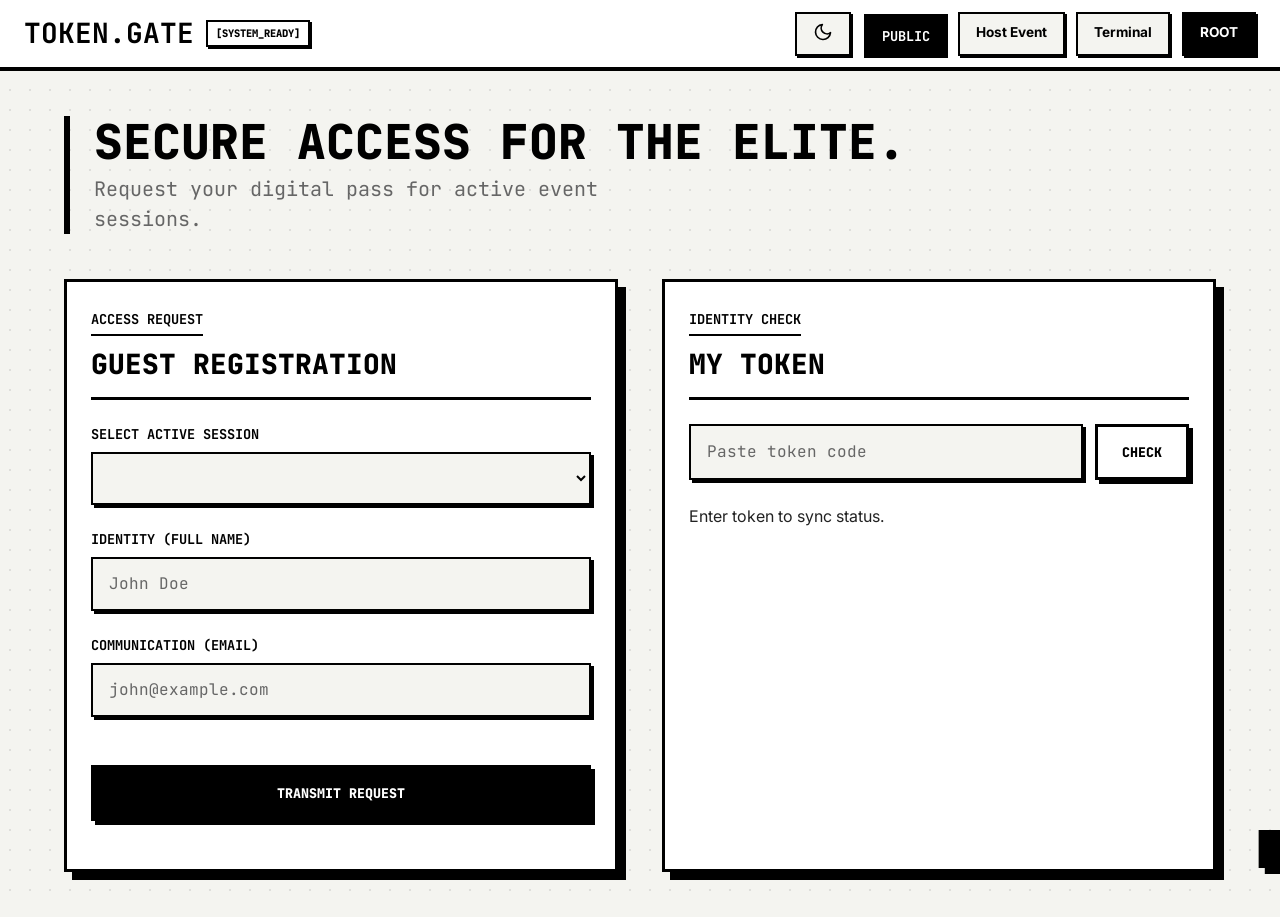
==== commit a0ec7295: "feat: implement 'god level' responsive design with fluid typography and adaptive grids" ====
--- a/index.html
+++ b/index.html
@@ -9,25 +9,7 @@
   <link href="https://fonts.googleapis.com/css2?family=Inter:wght@400;600&family=JetBrains+Mono:wght@400;700&display=swap" rel="stylesheet">
   <link rel="stylesheet" href="/static/app.css">
   <style>
-    /* Global robotic assembly loader */
-    .boot-loader {
-      position: fixed;
-      inset: 0;
-      background: rgba(6, 8, 11, 0.98);
-      display: flex;
-      flex-direction: column;
-      justify-content: center;
-      align-items: center;
-      z-index: 100000;
-      transition: opacity 0.5s ease, visibility 0.5s;
-      backdrop-filter: blur(10px);
-    }
-
-    .boot-loader.hidden {
-      opacity: 0;
-      visibility: hidden;
-      pointer-events: none;
-    }
+    /* Global robotic assembly loader uses styles from app.css */
   </style>
 </head>
 <body class="light-mode theme-guest">
@@ -42,14 +24,14 @@
   <nav class="nav-bar">
     <div class="logo">
       <span class="logo-text">TOKEN.GATE</span>
-      <span class="tech-label" style="margin-left: 10px;">[SYSTEM_READY]</span>
+      <span class="tech-label">[SYSTEM_READY]</span>
     </div>
     <div class="nav-actions">
       <button id="themeToggle" class="nav-btn" title="Toggle Theme"></button>
       <button id="viewSwitchUser" class="nav-btn active">Public</button>
       <a href="/host-registration" class="nav-btn">Host Event</a>
-      <a href="/hoster" class="nav-btn" style="text-decoration: none;">Terminal</a>
-      <a href="/superior" class="nav-btn root-text" style="margin-left: 10px;">ROOT</a>
+      <a href="/hoster" class="nav-btn">Terminal</a>
+      <a href="/superior" class="nav-btn root-text">ROOT</a>
     </div>
   </nav>
 
@@ -82,7 +64,7 @@
               <label for="reqEmail">Communication (Email)</label>
               <input type="email" id="reqEmail" name="email" placeholder="john@example.com" required>
             </div>
-            <div id="dynamicFieldsContainer" class="industrial-form" style="gap:1rem; margin-bottom:1rem;">
+            <div id="dynamicFieldsContainer" class="industrial-form">
               <!-- Dynamically populated based on event selection -->
             </div>
             <button type="submit" class="btn-primary">
--- a/static/app.css
+++ b/static/app.css
@@ -23,14 +23,30 @@
   --status-rejected: #dd2222;
   --status-purge: #dd2222;
 
-  --radius: 0px; /* Sharp corners for paper aesthetic */
+  --radius: 0px; 
   --panel-3d: 8px 8px 0px var(--border);
   --button-3d: 4px 4px 0px var(--border);
+
+  /* Fluid Typography - God Level Responsiveness */
+  --fs-xs: clamp(0.65rem, 0.6rem + 0.2vw, 0.75rem);
+  --fs-sm: clamp(0.75rem, 0.7rem + 0.3vw, 0.85rem);
+  --fs-base: clamp(0.85rem, 0.8rem + 0.4vw, 1rem);
+  --fs-md: clamp(1rem, 0.9rem + 0.5vw, 1.25rem);
+  --fs-lg: clamp(1.25rem, 1.1rem + 0.8vw, 1.75rem);
+  --fs-xl: clamp(1.75rem, 1.5rem + 2vw, 3rem);
+  --fs-xxl: clamp(2.5rem, 2rem + 4vw, 4.5rem);
+
+  /* Fluid Spacing */
+  --space-xs: clamp(0.25rem, 0.2rem + 0.2vw, 0.5rem);
+  --space-sm: clamp(0.5rem, 0.4rem + 0.4vw, 0.75rem);
+  --space-md: clamp(1rem, 0.8rem + 1vw, 1.5rem);
+  --space-lg: clamp(1.5rem, 1.2rem + 2vw, 3rem);
+  --space-xl: clamp(2rem, 1.5rem + 4vw, 5rem);
 }
 
 /* Root terminal theme protocol */
 .theme-root {
-  --bg-base: #f0f0eb; /* Slightly different paper for root */
+  --bg-base: #f0f0eb; 
   --bg-surface: #ffffff;
   --bg-surface-elevated: #e8e8e3;
   --text-main: #111111;
@@ -40,14 +56,14 @@
   --border-bright: #000000;
   
   --accent-primary: #000000; 
-  --accent-active: #ff0044; /* Root gets a red active color */
+  --accent-active: #ff0044; 
   
   --status-approved: #00aa44;
   --status-pending: #aa7700;
   --status-rejected: #cc0000;
   
-  --panel-3d: 10px 10px 0px var(--border);
-  --button-3d: 5px 5px 0px var(--border);
+  --panel-3d: clamp(6px, 1vw, 10px) clamp(6px, 1vw, 10px) 0px var(--border);
+  --button-3d: clamp(3px, 0.5vw, 5px) clamp(3px, 0.5vw, 5px) 0px var(--border);
 }
 
 .dark-mode.theme-root {
@@ -67,8 +83,8 @@
   --status-pending: #ffcc00;
   --status-rejected: #ff5555;
   
-  --panel-3d: 10px 10px 0px rgba(255, 255, 255, 0.95);
-  --button-3d: 5px 5px 0px rgba(255, 255, 255, 0.95);
+  --panel-3d: clamp(8px, 1.2vw, 12px) clamp(8px, 1.2vw, 12px) 0px rgba(255, 255, 255, 0.95);
+  --button-3d: clamp(4px, 0.6vw, 6px) clamp(4px, 0.6vw, 6px) 0px rgba(255, 255, 255, 0.95);
 }
 
 .dark-mode:not(.theme-root) {
@@ -79,8 +95,8 @@
   --text-bright: #ffffff;
   --text-dim: #777777;
   --border: #ffffff;
-  --panel-3d: 8px 8px 0px rgba(255, 255, 255, 0.9);
-  --button-3d: 4px 4px 0px rgba(255, 255, 255, 0.9);
+  --panel-3d: clamp(6px, 1vw, 8px) clamp(6px, 1vw, 8px) 0px rgba(255, 255, 255, 0.9);
+  --button-3d: clamp(3px, 0.5vw, 4px) clamp(3px, 0.5vw, 4px) 0px rgba(255, 255, 255, 0.9);
   --status-approved: #33ff77;
   --status-pending: #ffcc00;
   --status-rejected: #ff5555;
@@ -98,6 +114,8 @@
   color: var(--text-main);
   font-family: 'Inter', sans-serif;
   min-height: 100vh;
+  font-size: var(--fs-base);
+  line-height: 1.5;
 }
 
 /* Polka dot background pattern */
@@ -130,18 +148,43 @@
   position: fixed;
   inset: 0;
   background: var(--bg-base);
-  z-index: 9999;
+  z-index: 100000;
   display: flex;
   flex-direction: column;
   justify-content: center;
   align-items: center;
   transition: opacity 0.5s ease, visibility 0.5s;
+  backdrop-filter: blur(10px);
+  color: var(--text-bright);
 }
 
 .boot-loader.hidden {
   opacity: 0;
   visibility: hidden;
   pointer-events: none;
+}
+
+/* Small Button Loader */
+.loader {
+  width: 16px;
+  height: 16px;
+  border: 2px solid currentColor;
+  border-bottom-color: transparent;
+  border-radius: 50%;
+  display: inline-block;
+  box-sizing: border-box;
+  animation: rotation 1s linear infinite;
+  margin-right: 8px;
+  vertical-align: middle;
+}
+
+@keyframes rotation {
+  0% { transform: rotate(0deg); }
+  100% { transform: rotate(360deg); }
+}
+
+.loader.hidden {
+  display: none;
 }
 
 .typewriter-cursor {
@@ -213,25 +256,30 @@
   display: flex;
   justify-content: space-between;
   align-items: center;
-  padding: 1rem 2rem;
+  padding: var(--space-sm) var(--space-md);
   background: var(--bg-surface);
   border-bottom: 4px solid var(--border);
   position: sticky;
   top: 0;
   z-index: 1000;
+  flex-wrap: wrap;
+  gap: var(--space-sm);
 }
 
 .logo {
-  font-size: 1.5rem;
-  display: flex;
-  align-items: center;
-  gap: 0.75rem;
+  font-size: var(--fs-lg);
+  display: flex;
+  align-items: center;
+  gap: var(--space-sm);
   font-weight: 700;
+  white-space: nowrap;
 }
 
 .nav-actions {
   display: flex;
-  gap: 1rem;
+  gap: var(--space-sm);
+  flex-wrap: wrap;
+  justify-content: center;
 }
 
 .nav-btn {
@@ -242,9 +290,10 @@
   cursor: pointer;
   padding: 0.5rem 1rem;
   transition: all 0.1s ease;
-  font-size: 0.85rem;
+  font-size: var(--fs-sm);
   box-shadow: 2px 2px 0px var(--border);
   text-decoration: none;
+  white-space: nowrap;
 }
 
 .nav-btn.active {
@@ -266,40 +315,28 @@
 
 /* Layout */
 .container {
+  width: 100%;
   max-width: 1200px;
   margin: 0 auto;
-  padding: 3rem 2rem;
-}
-
-.view-section {
-  display: none;
-  opacity: 0;
-  transform: translateY(5px);
-  transition: opacity 0.3s ease, transform 0.3s ease;
-}
-
-.view-section.active {
-  display: block;
-  opacity: 1;
-  transform: translateY(0);
+  padding: var(--space-lg) var(--space-md);
 }
 
 .view-header {
-  margin-bottom: 2.5rem;
+  margin-bottom: var(--space-lg);
   border-left: 6px solid var(--border);
-  padding-left: 1.5rem;
+  padding-left: var(--space-md);
 }
 
 .view-header h1 {
-  font-size: 3rem;
+  font-size: var(--fs-xl);
   line-height: 1.1;
-  margin-bottom: 0.5rem;
+  margin-bottom: var(--space-xs);
   font-weight: 800;
 }
 
 .view-header p {
   color: var(--text-dim);
-  font-size: 1.1rem;
+  font-size: var(--fs-md);
   max-width: 600px;
   font-family: 'JetBrains Mono', monospace;
 }
@@ -309,10 +346,11 @@
   background: var(--bg-surface);
   border: 3px solid var(--border);
   position: relative;
-  padding: 2.5rem;
+  padding: var(--space-md);
   box-shadow: var(--panel-3d);
   transition: transform 0.2s, box-shadow 0.2s;
-  margin-bottom: 1.5rem;
+  margin-bottom: var(--space-md);
+  height: 100%;
 }
 
 .panel:hover {
@@ -321,14 +359,14 @@
 }
 
 .panel-header {
-  margin-bottom: 2rem;
+  margin-bottom: var(--space-md);
   border-bottom: 3px solid var(--border);
-  padding-bottom: 1rem;
+  padding-bottom: var(--space-sm);
   position: relative;
 }
 
 .panel-header h2 {
-  font-size: 1.5rem;
+  font-size: var(--fs-lg);
   font-weight: 800;
 }
 
@@ -454,8 +492,8 @@
 /* Grid Layouts */
 .card-grid {
   display: grid;
-  grid-template-columns: minmax(0, 2fr) minmax(0, 1fr);
-  gap: 2rem;
+  grid-template-columns: repeat(auto-fit, minmax(min(100%, 350px), 1fr));
+  gap: var(--space-lg);
 }
 
 .dashboard-header {
@@ -463,9 +501,9 @@
   flex-wrap: wrap;
   justify-content: space-between;
   align-items: center;
-  gap: 1rem;
-  margin-bottom: 2rem;
-  padding: 1.5rem;
+  gap: var(--space-md);
+  margin-bottom: var(--space-lg);
+  padding: var(--space-md);
   background: var(--bg-surface);
   border: 3px solid var(--border);
   box-shadow: var(--panel-3d);
@@ -473,8 +511,8 @@
 
 .dashboard-grid {
   display: grid;
-  grid-template-columns: repeat(auto-fit, minmax(380px, 1fr));
-  gap: 2rem;
+  grid-template-columns: repeat(auto-fit, minmax(min(100%, 400px), 1fr));
+  gap: var(--space-lg);
   align-items: start;
 }
 
@@ -621,8 +659,10 @@
 .modal-content {
   background: var(--bg-surface);
   border: 4px solid var(--border);
-  padding: 3rem;
-  width: min(500px, 95vw);
+  padding: var(--space-lg);
+  width: min(600px, 95vw);
+  max-height: 90vh;
+  overflow-y: auto;
   box-shadow: 12px 12px 0px var(--border);
   animation: modalEnter 0.2s ease-out forwards;
 }
@@ -733,38 +773,82 @@
 
 /* Responsive adjustments */
 @media (max-width: 1024px) {
-  .dashboard-grid {
-    grid-template-columns: 1fr;
-  }
+  .view-header h1 { font-size: var(--fs-xl); }
 }
 
 @media (max-width: 768px) {
   .nav-bar { 
-    padding: 1rem; 
-    flex-wrap: wrap;
-    justify-content: center;
-    gap: 1rem; 
+    flex-direction: column;
+    padding: var(--space-md);
+  }
+  .nav-actions {
+    width: 100%;
+    justify-content: space-between;
+    gap: var(--space-xs);
+  }
+  .nav-btn {
+    flex: 1;
+    text-align: center;
+    padding: 0.6rem 0.4rem;
   }
   .logo {
     width: 100%;
     justify-content: center;
-    margin-bottom: 0.5rem;
-  }
-  .container { padding: 1.5rem 1rem; }
-  .card-grid { grid-template-columns: 1fr; }
-  .panel { padding: 1.5rem; }
-  .view-header h1 { font-size: 2.5rem; }
-  .dashboard-header { flex-direction: column; align-items: center; text-align: center; }
-  .request-item { flex-direction: column; align-items: stretch; }
-  .header-actions { width: 100%; display: flex; flex-direction: column; gap: 0.5rem; }
-  .btn-primary, .btn-outline { width: 100%; }
+    border-bottom: 2px solid var(--border);
+    padding-bottom: var(--space-sm);
+  }
+  .view-header {
+    border-left-width: 4px;
+    padding-left: var(--space-sm);
+  }
+  .dashboard-header {
+    flex-direction: column;
+    text-align: center;
+  }
+  .header-actions {
+    width: 100%;
+    display: flex;
+    flex-direction: column;
+    gap: var(--space-sm);
+  }
+  .request-item {
+    flex-direction: column;
+    align-items: stretch;
+    text-align: center;
+  }
+  .request-actions {
+    justify-content: center;
+    margin-top: var(--space-sm);
+  }
 }
 
 @media (max-width: 480px) {
-  .view-header h1 { font-size: 1.8rem; }
-  .panel { padding: 1.25rem; }
-  .logo { font-size: 1.2rem; }
-  .nav-btn { font-size: 0.75rem; padding: 0.4rem 0.6rem; }
+  .container { padding: var(--space-md) var(--space-sm); }
+  .panel { padding: var(--space-sm); }
+  .nav-actions {
+    display: grid;
+    grid-template-columns: 1fr 1fr;
+  }
+  .nav-btn { font-size: var(--fs-xs); }
+  .modal-content { padding: var(--space-md); }
+  .qr-frame img { width: 180px; }
+  .id-container code { font-size: 1.5rem; }
+}
+
+/* Fix for small height screens */
+@media (max-height: 600px) {
+  .modal-content {
+    max-height: 95vh;
+  }
+}
+
+/* Accessibility & Print */
+@media print {
+  .nav-bar, .nav-actions, .btn-primary, .btn-secondary, .btn-outline {
+    display: none !important;
+  }
+  .container { padding: 0; }
+  .panel { box-shadow: none; border-width: 1px; }
 }
 
 /* Log Entry Styling */
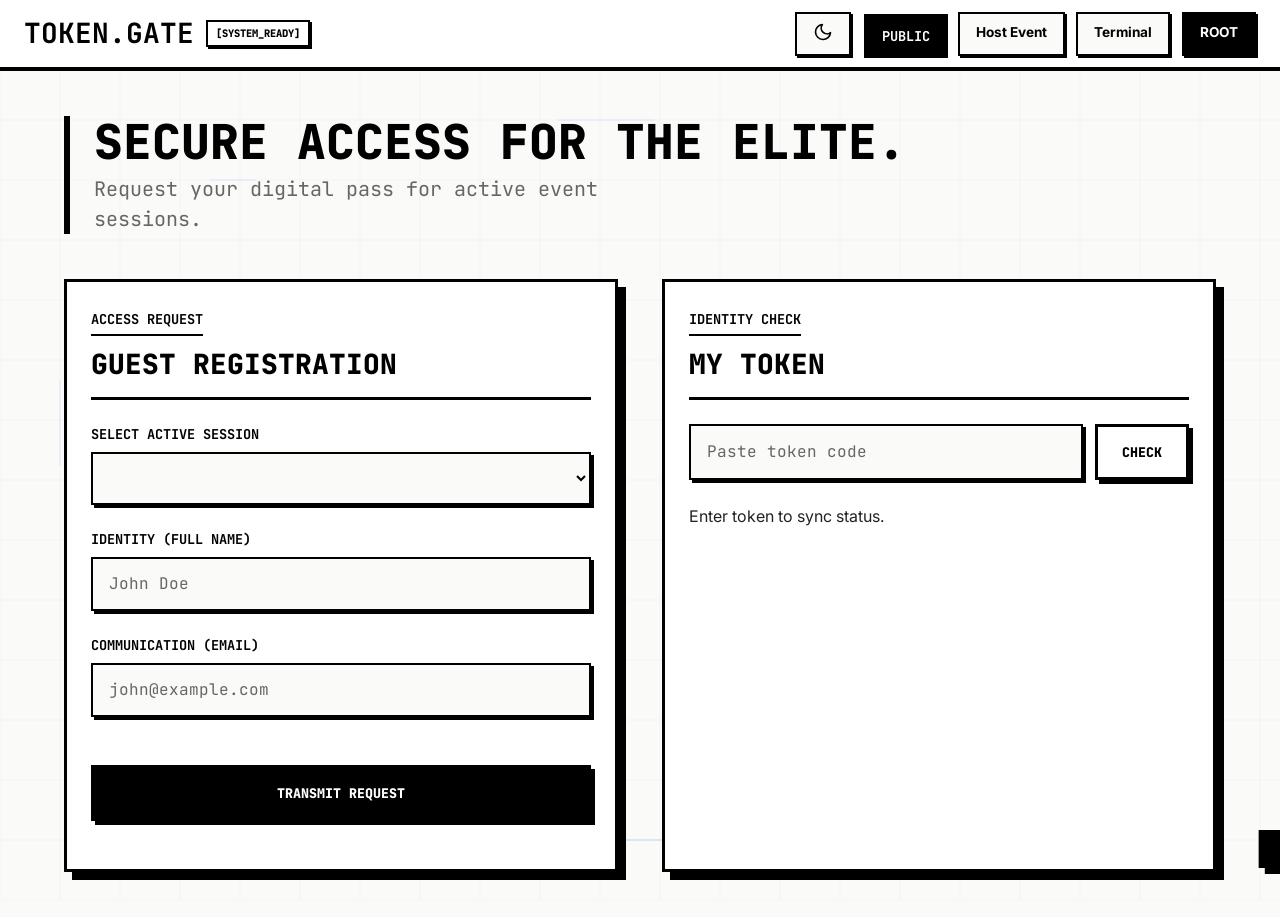
==== commit 803a0b20: "feat: implement professional aesthetic background with technical grid and data signals" ====
--- a/index.html
+++ b/index.html
@@ -161,7 +161,9 @@
 
   <div id="toast" class="toast"></div>
 
+  <canvas id="jelly-canvas"></canvas>
   <script src="/static/theme.js"></script>
   <script src="/static/app.js"></script>
+  <script src="/static/crazy_bg.js"></script>
 </body>
 </html>
--- a/static/app.css
+++ b/static/app.css
@@ -8,7 +8,7 @@
   --secondary: #000000; 
   --accent-active: #000000;
   
-  --bg-base: #f4f4f0; /* Paper white */
+  --bg-base: #fafaf8; /* Professional Off-White */
   --bg-surface: #ffffff;
   --bg-surface-elevated: #eeeeee;
   --text-main: #222222;
@@ -118,16 +118,22 @@
   line-height: 1.5;
 }
 
-/* Polka dot background pattern */
+/* Hyperspace Overlay */
 body::before {
   content: "";
   position: fixed;
   inset: 0;
-  background-image: radial-gradient(var(--text-dim) 1px, transparent 1px);
-  background-size: 20px 20px;
-  opacity: 0.15;
+  background: transparent;
   z-index: -1;
   pointer-events: none;
+}
+
+#jelly-canvas {
+  position: fixed;
+  inset: 0;
+  z-index: -1;
+  pointer-events: none;
+  background: transparent;
 }
 
 /* Dark Mode Inversion */
@@ -772,68 +778,130 @@
 }
 
 /* Responsive adjustments */
-@media (max-width: 1024px) {
-  .view-header h1 { font-size: var(--fs-xl); }
-}
-
 @media (max-width: 768px) {
+  body {
+    padding-bottom: 90px; /* Space for bottom dock */
+  }
+
   .nav-bar { 
-    flex-direction: column;
-    padding: var(--space-md);
-  }
+    flex-direction: row;
+    justify-content: space-between;
+    align-items: center;
+    padding: 0 var(--space-md);
+    height: 64px;
+    position: sticky;
+    top: 0;
+    z-index: 2000;
+  }
+
+  .logo {
+    width: auto;
+    font-size: 1.1rem;
+    border-bottom: none;
+    padding-bottom: 0;
+    justify-content: flex-start;
+  }
+
   .nav-actions {
+    position: fixed;
+    bottom: 0;
+    left: 0;
     width: 100%;
-    justify-content: space-between;
-    gap: var(--space-xs);
-  }
+    background: var(--bg-surface);
+    border-top: 4px solid var(--border);
+    padding: 12px var(--space-sm);
+    display: flex;
+    justify-content: space-evenly;
+    gap: 8px;
+    z-index: 3000;
+    box-shadow: 0 -8px 20px rgba(0,0,0,0.1);
+    flex-wrap: nowrap;
+  }
+
   .nav-btn {
     flex: 1;
+    min-width: 0;
     text-align: center;
-    padding: 0.6rem 0.4rem;
-  }
-  .logo {
-    width: 100%;
+    padding: 10px 4px;
+    font-size: 0.7rem;
+    height: auto;
+    display: flex;
+    align-items: center;
     justify-content: center;
-    border-bottom: 2px solid var(--border);
-    padding-bottom: var(--space-sm);
-  }
+    box-shadow: 2px 2px 0px var(--border);
+    border-width: 2px;
+  }
+
+  /* Fixed Top-Right Theme Toggle */
+  #themeToggle {
+    position: fixed;
+    top: 10px;
+    right: 15px;
+    width: 44px;
+    height: 44px;
+    padding: 0;
+    z-index: 3001;
+    background: var(--bg-surface);
+    border: 3px solid var(--border);
+    display: flex !important;
+    align-items: center;
+    justify-content: center;
+    flex: none;
+    box-shadow: 3px 3px 0px var(--border);
+    transform: none !important;
+  }
+
   .view-header {
     border-left-width: 4px;
     padding-left: var(--space-sm);
   }
+
   .dashboard-header {
     flex-direction: column;
     text-align: center;
   }
+
   .header-actions {
     width: 100%;
     display: flex;
     flex-direction: column;
     gap: var(--space-sm);
   }
+
   .request-item {
     flex-direction: column;
     align-items: stretch;
     text-align: center;
   }
+
   .request-actions {
     justify-content: center;
     margin-top: var(--space-sm);
   }
-}
+
+  .toast {
+    bottom: auto;
+    top: 2rem; /* Above logo/header */
+    right: 1rem;
+    left: 1rem;
+    transform: translateY(-200%);
+    box-shadow: 6px 6px 0px var(--border);
+  }
+  .toast.show {
+    transform: translateY(0);
+  }
+}
+
 
 @media (max-width: 480px) {
   .container { padding: var(--space-md) var(--space-sm); }
   .panel { padding: var(--space-sm); }
-  .nav-actions {
-    display: grid;
-    grid-template-columns: 1fr 1fr;
-  }
-  .nav-btn { font-size: var(--fs-xs); }
+  .nav-btn { font-size: 0.65rem; }
   .modal-content { padding: var(--space-md); }
   .qr-frame img { width: 180px; }
   .id-container code { font-size: 1.5rem; }
 }
+
 
 /* Fix for small height screens */
 @media (max-height: 600px) {
